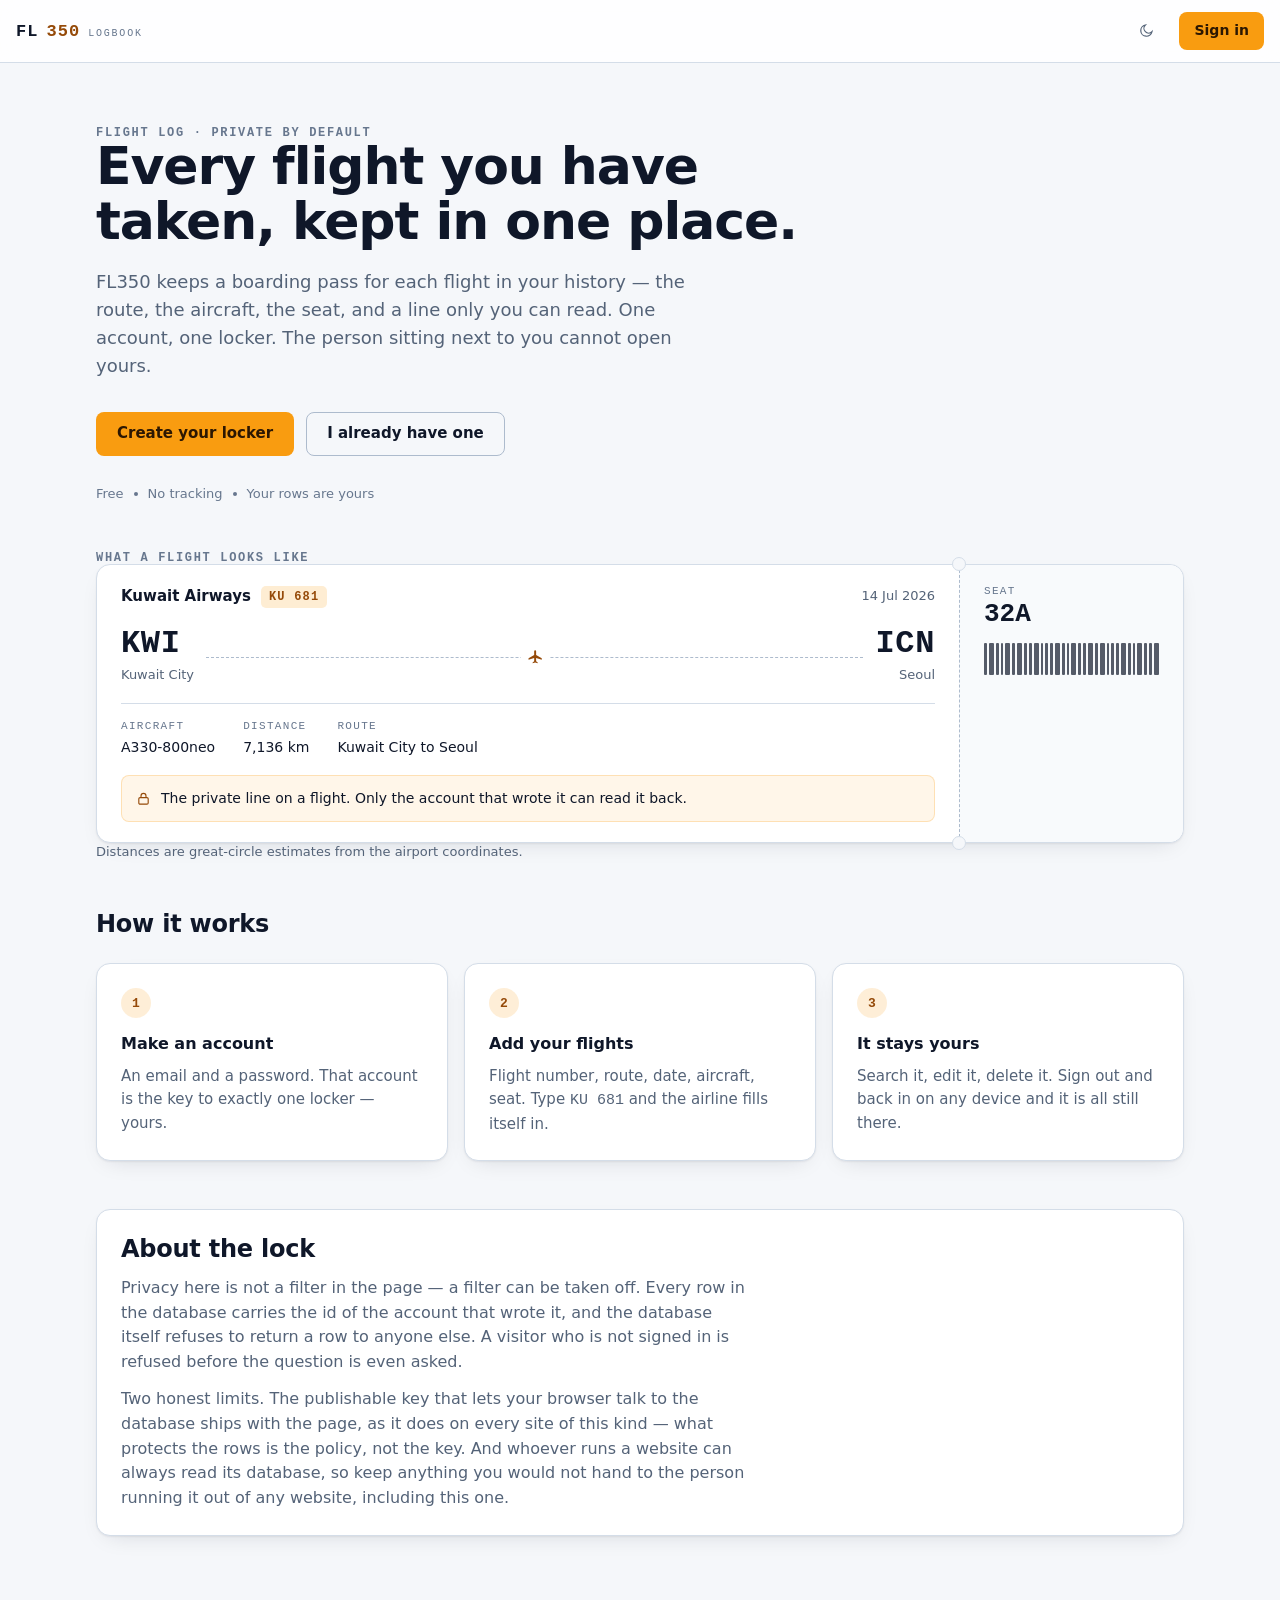
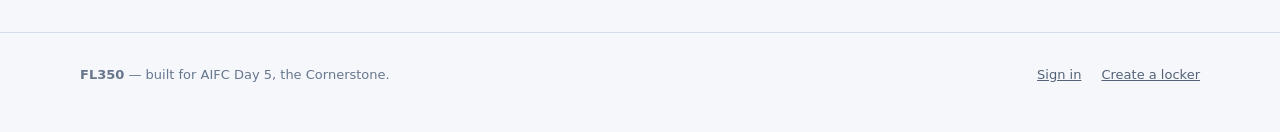
==== index.html @ 57d44d3e "the locker: a private flight log, front to back Three pages, no framework and no build step. A landi" ====
<!doctype html>
<html lang="en">
<head>
<meta charset="utf-8">
<meta name="viewport" content="width=device-width, initial-scale=1">
<title>FL350 — a private logbook for every flight you have taken</title>
<meta name="description" content="FL350 keeps a boarding pass for every flight you have taken. One account, one locker, and nobody else can open yours.">
<meta name="color-scheme" content="light dark">
<meta name="theme-color" content="#0b1220">
<link rel="icon" href="/assets/favicon.svg" type="image/svg+xml">
<link rel="stylesheet" href="/assets/css/app.css">
<script src="/assets/js/boot.js"></script>
</head>
<body>
<a class="skip-link" href="#main">Skip to the content</a>

<header class="topbar">
  <a class="wordmark" href="/">FL<span class="n">350</span> <small>logbook</small></a>
  <div class="topbar-spacer"></div>
  <button type="button" class="btn btn-ghost" id="theme-toggle" aria-pressed="false" title="Switch theme"></button>
  <a class="btn btn-sm" href="/login">Sign in</a>
</header>

<main id="main" class="page stack-l">

  <section class="hero">
    <p class="eyebrow">Flight log · private by default</p>
    <h1 class="display">Every flight you have taken, kept in one place.</h1>
    <p class="hero-lede">
      FL350 keeps a boarding pass for each flight in your history — the route, the
      aircraft, the seat, and a line only you can read. One account, one locker.
      The person sitting next to you cannot open yours.
    </p>
    <div class="hero-cta">
      <a class="btn" href="/login?mode=signup">Create your locker</a>
      <a class="btn btn-outline" href="/login">I already have one</a>
    </div>
    <p class="strip">
      <span>Free</span><span class="dot"></span>
      <span>No tracking</span><span class="dot"></span>
      <span>Your rows are yours</span>
    </p>
  </section>

  <section aria-labelledby="example-title">
    <h2 class="eyebrow" id="example-title">What a flight looks like</h2>
    <ul class="passes demo-pass">
      <li class="pass">
        <div class="pass-main">
          <div class="pass-head">
            <span class="pass-airline">Kuwait Airways</span>
            <span class="pass-flightno">KU 681</span>
            <span class="pass-date">14 Jul 2026</span>
          </div>
          <div class="route">
            <div class="route-end">
              <div class="route-iata">KWI</div>
              <div class="route-city">Kuwait City</div>
            </div>
            <div class="route-line" aria-hidden="true">
              <svg viewBox="0 0 24 24" fill="currentColor"><path d="M21 15.5v-1.7l-7.5-4.4V4.2a1.3 1.3 0 0 0-2.6 0v5.2L3.4 13.8v1.7l7.5-2.2v4.4l-2.1 1.5v1.2l3.4-1 3.4 1v-1.2l-2.1-1.5v-4.4l7.5 2.2Z"/></svg>
            </div>
            <div class="route-end to">
              <div class="route-iata">ICN</div>
              <div class="route-city">Seoul</div>
            </div>
          </div>
          <dl class="pass-facts">
            <div class="fact"><dt>Aircraft</dt><dd>A330-800neo</dd></div>
            <div class="fact"><dt>Distance</dt><dd>7,136 km</dd></div>
            <div class="fact"><dt>Route</dt><dd>Kuwait City to Seoul</dd></div>
          </dl>
          <div class="pass-note">
            <svg viewBox="0 0 24 24" fill="none" stroke="currentColor" stroke-width="1.8" aria-hidden="true"><rect x="4.5" y="10.5" width="15" height="10.5" rx="2"/><path d="M8 10.5V7.8a4 4 0 0 1 8 0v2.7"/></svg>
            <p>The private line on a flight. Only the account that wrote it can read it back.</p>
          </div>
        </div>
        <div class="pass-stub">
          <dl class="stub-seat"><dt>Seat</dt><dd>32A</dd></dl>
          <div class="barcode" aria-hidden="true">
            <i></i><i class="b2"></i><i></i><i></i><i class="b2"></i><i></i><i class="b2"></i><i></i>
            <i></i><i class="b2"></i><i></i><i></i><i></i><i class="b2"></i><i></i><i></i>
            <i class="b2"></i><i></i><i></i><i class="b2"></i><i></i><i class="b2"></i><i></i><i></i>
            <i></i><i class="b2"></i><i></i><i></i><i class="b2"></i><i></i><i></i><i class="b2"></i>
          </div>
        </div>
      </li>
    </ul>
    <p class="caption">Distances are great-circle estimates from the airport coordinates.</p>
  </section>

  <section aria-labelledby="how-title" class="stack">
    <h2 class="heading" id="how-title">How it works</h2>
    <div class="three">
      <div class="card card-pad">
        <div class="num">1</div>
        <h3>Make an account</h3>
        <p>An email and a password. That account is the key to exactly one locker — yours.</p>
      </div>
      <div class="card card-pad">
        <div class="num">2</div>
        <h3>Add your flights</h3>
        <p>Flight number, route, date, aircraft, seat. Type <span class="mono">KU 681</span> and the airline fills itself in.</p>
      </div>
      <div class="card card-pad">
        <div class="num">3</div>
        <h3>It stays yours</h3>
        <p>Search it, edit it, delete it. Sign out and back in on any device and it is all still there.</p>
      </div>
    </div>
  </section>

  <section aria-labelledby="lock-title" class="card card-pad stack-s">
    <h2 class="heading" id="lock-title">About the lock</h2>
    <p class="prose">
      Privacy here is not a filter in the page — a filter can be taken off. Every
      row in the database carries the id of the account that wrote it, and the
      database itself refuses to return a row to anyone else. A visitor who is
      not signed in is refused before the question is even asked.
    </p>
    <p class="prose">
      Two honest limits. The publishable key that lets your browser talk to the
      database ships with the page, as it does on every site of this kind — what
      protects the rows is the policy, not the key. And whoever runs a website
      can always read its database, so keep anything you would not hand to the
      person running it out of any website, including this one.
    </p>
  </section>

</main>

<footer class="footer">
  <div class="footer-in">
    <span><strong>FL350</strong> — built for AIFC Day 5, the Cornerstone.</span>
    <span class="topbar-spacer"></span>
    <a href="/login">Sign in</a>
    <a href="/login?mode=signup">Create a locker</a>
  </div>
</footer>

<script src="/assets/js/ui.js" defer></script>
</body>
</html>
---- assets/css/app.css ----
/* ==========================================================================
   FL350 — one stylesheet, one accent, one radius.

   Colours are HSL channel triplets so a tint can be written inline as
   hsl(var(--accent) / 0.12) without inventing another token.
   ========================================================================== */

:root {
  /* --- surfaces ------------------------------------------------------- */
  --bg:            210 33% 97%;
  --panel:           0  0% 100%;
  --panel-2:       210 33% 98%;
  --border:        214 30% 87%;
  --border-strong: 214 24% 74%;

  /* --- text ----------------------------------------------------------- */
  --fg:            222 47% 11%;
  --fg-muted:      215 18% 40%;
  --fg-faint:      215 16% 48%;

  /* --- the one accent: runway amber ----------------------------------- */
  --accent:         36 95% 52%;   /* fills, always with --accent-fg on top */
  --accent-fg:      30 90%  9%;
  --accent-text:    28 88% 31%;   /* the same idea, dark enough to be text */

  /* --- status --------------------------------------------------------- */
  --good:          152 55% 30%;
  --bad:             0 68% 42%;

  /* --- shape and depth: one radius, two shadows ----------------------- */
  --radius:       14px;
  --radius-sm:     8px;
  --shadow-card:  0 1px 2px hsl(222 47% 11% / 0.06), 0 8px 24px -12px hsl(222 47% 11% / 0.18);
  --shadow-over:  0 24px 60px -12px hsl(222 47% 11% / 0.32);

  /* --- type ----------------------------------------------------------- */
  --sans: system-ui, -apple-system, "Segoe UI", Roboto, "Helvetica Neue", Arial, sans-serif;
  --mono: ui-monospace, "SF Mono", "Cascadia Mono", "Segoe UI Mono", Menlo, Consolas, monospace;

  color-scheme: light;
}

@media (prefers-color-scheme: dark) {
  :root:not([data-theme="light"]) {
    --bg:            222 47%  7%;
    --panel:         222 40% 11%;
    --panel-2:       222 38% 14%;
    --border:        217 28% 21%;
    --border-strong: 217 24% 34%;

    --fg:            210 40% 97%;
    --fg-muted:      215 22% 72%;
    --fg-faint:      215 18% 60%;

    --accent:         38 95% 60%;
    --accent-fg:      30 90%  9%;
    --accent-text:    38 92% 66%;

    --good:          152 55% 55%;
    --bad:             0 78% 68%;

    --shadow-card:  0 1px 2px hsl(0 0% 0% / 0.4), 0 8px 24px -12px hsl(0 0% 0% / 0.6);
    --shadow-over:  0 24px 60px -12px hsl(0 0% 0% / 0.7);

    color-scheme: dark;
  }
}

:root[data-theme="dark"] {
  --bg:            222 47%  7%;
  --panel:         222 40% 11%;
  --panel-2:       222 38% 14%;
  --border:        217 28% 21%;
  --border-strong: 217 24% 34%;

  --fg:            210 40% 97%;
  --fg-muted:      215 22% 72%;
  --fg-faint:      215 18% 60%;

  --accent:         38 95% 60%;
  --accent-fg:      30 90%  9%;
  --accent-text:    38 92% 66%;

  --good:          152 55% 55%;
  --bad:             0 78% 68%;

  --shadow-card:  0 1px 2px hsl(0 0% 0% / 0.4), 0 8px 24px -12px hsl(0 0% 0% / 0.6);
  --shadow-over:  0 24px 60px -12px hsl(0 0% 0% / 0.7);

  color-scheme: dark;
}

/* ==========================================================================
   Reset
   ========================================================================== */

*, *::before, *::after { box-sizing: border-box; }

/* Anything given `display` by a class of ours would otherwise outrank the
   browser's own [hidden] and dialog:not([open]) rules and stay on screen. */
[hidden] { display: none !important; }
dialog:not([open]) { display: none !important; }

html { -webkit-text-size-adjust: 100%; }

body {
  margin: 0;
  min-height: 100vh;
  background: hsl(var(--bg));
  color: hsl(var(--fg));
  font: 400 16px/1.55 var(--sans);
  -webkit-font-smoothing: antialiased;
}

h1, h2, h3, p, ul, ol, figure, dl, dd { margin: 0; }
ul, ol { padding: 0; list-style: none; }
img, svg { display: block; max-width: 100%; }
button, input, select, textarea { font: inherit; color: inherit; }

:focus-visible {
  outline: 2px solid hsl(var(--accent));
  outline-offset: 2px;
  border-radius: 4px;
}

.visually-hidden {
  position: absolute; width: 1px; height: 1px;
  padding: 0; margin: -1px; overflow: hidden;
  clip-path: inset(50%); white-space: nowrap; border: 0;
}

.skip-link {
  position: absolute; left: 16px; top: -60px; z-index: 100;
  padding: 10px 16px; border-radius: var(--radius-sm);
  background: hsl(var(--accent)); color: hsl(var(--accent-fg));
  font-weight: 600; text-decoration: none;
  transition: top .15s ease;
}
.skip-link:focus { top: 16px; }

@media (prefers-reduced-motion: reduce) {
  *, *::before, *::after {
    animation-duration: .001ms !important;
    animation-iteration-count: 1 !important;
    transition-duration: .001ms !important;
  }
}

/* ==========================================================================
   Type
   ========================================================================== */

.display { font-size: clamp(2rem, 1.4rem + 3vw, 3.25rem); line-height: 1.05; font-weight: 650; letter-spacing: -.02em; }
.heading { font-size: 1.5rem;  line-height: 1.25; font-weight: 620; letter-spacing: -.01em; }
.subhead { font-size: 1.125rem; line-height: 1.4; font-weight: 520; }
.caption { font-size: .8125rem; line-height: 1.4; color: hsl(var(--fg-muted)); }
.prose   { max-width: 62ch; color: hsl(var(--fg-muted)); }
.mono    { font-family: var(--mono); font-variant-numeric: tabular-nums; }

.eyebrow {
  font: 600 .75rem/1 var(--mono);
  letter-spacing: .14em;
  text-transform: uppercase;
  color: hsl(var(--fg-faint));
}

/* ==========================================================================
   Shell
   ========================================================================== */

.topbar {
  position: sticky; top: 0; z-index: 20;
  display: flex; align-items: center; gap: 12px;
  padding: 12px max(16px, env(safe-area-inset-left)) 12px max(16px, env(safe-area-inset-right));
  background: hsl(var(--panel) / 0.86);
  backdrop-filter: blur(12px);
  border-bottom: 1px solid hsl(var(--border));
}

.wordmark {
  display: inline-flex; align-items: baseline; gap: 8px;
  text-decoration: none; color: inherit;
  font: 700 1.0625rem/1 var(--mono);
  letter-spacing: .06em;
}
.wordmark .n  { color: hsl(var(--accent-text)); }
.wordmark small {
  font: 500 .625rem/1 var(--mono);
  letter-spacing: .18em; text-transform: uppercase;
  color: hsl(var(--fg-faint));
}

.topbar-spacer { flex: 1 1 auto; }

.topbar-who {
  display: none; align-items: center; gap: 8px;
  font-size: .8125rem; color: hsl(var(--fg-muted));
  max-width: 42ch; overflow: hidden; text-overflow: ellipsis; white-space: nowrap;
}
@media (min-width: 700px) { .topbar-who { display: flex; } }

.page {
  width: 100%;
  max-width: 1120px;
  margin: 0 auto;
  padding: 32px max(16px, env(safe-area-inset-left)) 96px max(16px, env(safe-area-inset-right));
}
.page-narrow { max-width: 520px; }

.stack   > * + * { margin-top: 24px; }
.stack-s > * + * { margin-top: 12px; }
.stack-l > * + * { margin-top: 48px; }

.row { display: flex; align-items: center; gap: 12px; flex-wrap: wrap; }
.row-between { display: flex; align-items: center; gap: 16px; flex-wrap: wrap; justify-content: space-between; }

/* the only spacing utilities, and only on the 4px scale */
.mt-12 { margin-top: 12px; }
.mt-24 { margin-top: 24px; }

/* ==========================================================================
   Buttons — default, hover, active, focus-visible, disabled, loading
   ========================================================================== */

.btn {
  --btn-bg: hsl(var(--accent));
  --btn-fg: hsl(var(--accent-fg));
  --btn-bd: transparent;
  position: relative;
  display: inline-flex; align-items: center; justify-content: center; gap: 8px;
  min-height: 44px; padding: 0 20px;
  border: 1px solid var(--btn-bd);
  border-radius: var(--radius-sm);
  background: var(--btn-bg); color: var(--btn-fg);
  font-size: .9375rem; font-weight: 600;
  text-decoration: none; cursor: pointer;
  transition: filter .15s ease, background-color .15s ease, border-color .15s ease;
}
.btn:hover:not(:disabled) { filter: brightness(1.06); }
.btn:active:not(:disabled) { filter: brightness(.94); }
.btn:disabled { opacity: .55; cursor: not-allowed; }

.btn-outline {
  --btn-bg: transparent;
  --btn-fg: hsl(var(--fg));
  --btn-bd: hsl(var(--border-strong));
}
.btn-outline:hover:not(:disabled) { background: hsl(var(--fg) / 0.05); filter: none; }

.btn-ghost {
  --btn-bg: transparent;
  --btn-fg: hsl(var(--fg-muted));
  --btn-bd: transparent;
  min-height: 38px; padding: 0 12px; font-weight: 520; font-size: .875rem;
}
.btn-ghost:hover:not(:disabled) { background: hsl(var(--fg) / 0.07); color: hsl(var(--fg)); filter: none; }

.btn-danger {
  --btn-bg: transparent;
  --btn-fg: hsl(var(--bad));
  --btn-bd: hsl(var(--bad) / 0.45);
}
.btn-danger:hover:not(:disabled) { background: hsl(var(--bad) / 0.1); filter: none; }

.btn-sm { min-height: 38px; padding: 0 14px; font-size: .875rem; }
.btn-block { width: 100%; }

.btn[data-loading="true"] { color: transparent; pointer-events: none; }
.btn[data-loading="true"]::after {
  content: ""; position: absolute; inset: 0; margin: auto;
  width: 18px; height: 18px; border-radius: 50%;
  border: 2px solid var(--btn-fg); border-top-color: transparent;
  animation: spin .7s linear infinite;
}
@keyframes spin { to { transform: rotate(360deg); } }

.icon { width: 16px; height: 16px; flex: 0 0 auto; }

/* ==========================================================================
   Cards and panels
   ========================================================================== */

.card {
  background: hsl(var(--panel));
  border: 1px solid hsl(var(--border));
  border-radius: var(--radius);
  box-shadow: var(--shadow-card);
}
.card-pad { padding: 24px; }

/* ==========================================================================
   Forms
   ========================================================================== */

.field + .field, .field + .field-row, .field-row + .field, .field-row + .field-row { margin-top: 16px; }

.field > label,
.field-label {
  display: block; margin-bottom: 6px;
  font-size: .875rem; font-weight: 560;
}
.field-optional { font-weight: 400; color: hsl(var(--fg-faint)); }

.input, .textarea, .select {
  width: 100%; min-height: 44px;
  padding: 10px 12px;
  background: hsl(var(--panel-2));
  border: 1px solid hsl(var(--border-strong));
  border-radius: var(--radius-sm);
  color: hsl(var(--fg));
  transition: border-color .15s ease, background-color .15s ease;
}
.input::placeholder, .textarea::placeholder { color: hsl(var(--fg-faint)); }
.input:hover, .textarea:hover, .select:hover { border-color: hsl(var(--fg-faint)); }
.input:focus, .textarea:focus, .select:focus { background: hsl(var(--panel)); }
.textarea { min-height: 88px; resize: vertical; line-height: 1.5; }
.input[aria-invalid="true"], .textarea[aria-invalid="true"] { border-color: hsl(var(--bad)); }
.input-code { font-family: var(--mono); text-transform: uppercase; letter-spacing: .08em; }

.field-hint { margin-top: 6px; font-size: .78125rem; color: hsl(var(--fg-faint)); }
.field-error {
  display: flex; align-items: flex-start; gap: 6px;
  margin-top: 6px; font-size: .78125rem; font-weight: 520; color: hsl(var(--bad));
}
.field-error:empty { display: none; }
.field-error::before {
  content: "!"; flex: 0 0 auto; display: inline-grid; place-items: center;
  width: 15px; height: 15px; margin-top: 1px; border-radius: 50%;
  background: hsl(var(--bad)); color: hsl(var(--panel)); font-size: 11px; font-weight: 700;
}

.field-row { display: grid; gap: 16px; align-items: start; }
/* the sibling rule above would otherwise push every field but the first one
   down inside a row, leaving the labels out of line with each other */
.field-row > .field + .field { margin-top: 0; }
@media (min-width: 560px) {
  .field-row-2 { grid-template-columns: 1fr 1fr; }
  .field-row-3 { grid-template-columns: 1fr 1fr 1fr; }
}

.form-note {
  padding: 12px 14px;
  border-radius: var(--radius-sm);
  border: 1px solid hsl(var(--border));
  background: hsl(var(--panel-2));
  font-size: .8125rem; color: hsl(var(--fg-muted));
}
.form-note strong { color: hsl(var(--fg)); }

.form-alert {
  display: flex; gap: 10px; align-items: flex-start;
  padding: 12px 14px; margin-bottom: 16px;
  border-radius: var(--radius-sm);
  border: 1px solid hsl(var(--bad) / 0.45);
  background: hsl(var(--bad) / 0.09);
  font-size: .875rem; line-height: 1.5; color: hsl(var(--fg));
}
.form-alert[data-kind="good"] { border-color: hsl(var(--good) / 0.45); background: hsl(var(--good) / 0.1); }
.form-alert[hidden] { display: none; }

/* ==========================================================================
   Tabs (sign in / create account)
   ========================================================================== */

.tabs {
  display: grid; grid-template-columns: 1fr 1fr; gap: 4px;
  padding: 4px; margin-bottom: 24px;
  background: hsl(var(--panel-2));
  border: 1px solid hsl(var(--border));
  border-radius: var(--radius-sm);
}
.tab {
  min-height: 38px; border: 0; border-radius: 6px;
  background: transparent; color: hsl(var(--fg-muted));
  font-size: .9375rem; font-weight: 560; cursor: pointer;
}
.tab[aria-selected="true"] {
  background: hsl(var(--panel)); color: hsl(var(--fg));
  box-shadow: 0 1px 2px hsl(222 47% 11% / 0.12);
}

/* ==========================================================================
   The boarding pass
   ========================================================================== */

.passes { display: grid; gap: 16px; }

.pass {
  display: grid;
  grid-template-columns: 1fr;
  background: hsl(var(--panel));
  border: 1px solid hsl(var(--border));
  border-radius: var(--radius);
  box-shadow: var(--shadow-card);
}
@media (min-width: 760px) {
  .pass { grid-template-columns: minmax(0, 1fr) 224px; }
}

.pass-main { padding: 20px 24px; min-width: 0; }

.pass-head {
  display: flex; align-items: center; gap: 10px; flex-wrap: wrap;
  margin-bottom: 20px;
}
.pass-airline { font-size: .9375rem; font-weight: 600; }
.pass-flightno {
  font: 600 .75rem/1 var(--mono); letter-spacing: .1em;
  padding: 5px 8px; border-radius: 5px;
  background: hsl(var(--accent) / 0.18);
  color: hsl(var(--accent-text));
}
.pass-date { margin-left: auto; font-size: .8125rem; color: hsl(var(--fg-muted)); font-variant-numeric: tabular-nums; }

.route { display: grid; grid-template-columns: minmax(0, auto) minmax(56px, 1fr) minmax(0, auto); align-items: center; gap: 12px; }
.route-end { min-width: 0; }
.route-end.to { text-align: right; }
.route-iata { font: 650 2rem/1 var(--mono); letter-spacing: .02em; }
.route-city {
  margin-top: 5px; font-size: .8125rem; color: hsl(var(--fg-muted));
  overflow: hidden; text-overflow: ellipsis; white-space: nowrap;
}

.route-line { position: relative; height: 22px; }
.route-line::before {
  content: ""; position: absolute; left: 0; right: 0; top: 50%;
  border-top: 1.5px dashed hsl(var(--border-strong));
}
.route-line svg {
  position: absolute; top: 50%; left: 50%;
  width: 18px; height: 18px;
  transform: translate(-50%, -50%);
  color: hsl(var(--accent-text));
  background: hsl(var(--panel));
  padding: 2px 5px; box-sizing: content-box;
}

.pass-facts {
  display: flex; flex-wrap: wrap; gap: 12px 28px;
  margin-top: 18px; padding-top: 16px;
  border-top: 1px solid hsl(var(--border));
}
.fact { min-width: 0; }
.fact dt { font: 500 .6875rem/1.2 var(--mono); letter-spacing: .12em; text-transform: uppercase; color: hsl(var(--fg-faint)); }
.fact dd { margin-top: 4px; font-size: .875rem; font-variant-numeric: tabular-nums; }

.pass-note {
  display: flex; gap: 10px; align-items: flex-start;
  margin-top: 16px; padding: 12px 14px;
  border-radius: var(--radius-sm);
  background: hsl(var(--accent) / 0.09);
  border: 1px solid hsl(var(--accent) / 0.24);
  font-size: .875rem; line-height: 1.5;
}
.pass-note svg { flex: 0 0 auto; width: 15px; height: 15px; margin-top: 3px; color: hsl(var(--accent-text)); }
.pass-note p { white-space: pre-wrap; overflow-wrap: anywhere; }

/* the stub, torn off along a perforation */
.pass-stub {
  position: relative;
  display: flex; flex-direction: column; gap: 16px;
  padding: 20px 24px;
  background: hsl(var(--panel-2));
  border-top: 1.5px dashed hsl(var(--border-strong));
  border-radius: 0 0 var(--radius) var(--radius);
}
@media (min-width: 760px) {
  .pass-stub {
    border-top: 0;
    border-left: 1.5px dashed hsl(var(--border-strong));
    border-radius: 0 var(--radius) var(--radius) 0;
  }
}
.pass-stub::before, .pass-stub::after {
  content: ""; position: absolute; width: 14px; height: 14px;
  background: hsl(var(--bg)); border: 1px solid hsl(var(--border));
  border-radius: 50%;
}
.pass-stub::before { top: -8px; left: -8px; }
.pass-stub::after  { top: -8px; right: -8px; }
@media (min-width: 760px) {
  .pass-stub::after  { top: auto; bottom: -8px; left: -8px; right: auto; }
}

.stub-seat dt { font: 500 .6875rem/1.2 var(--mono); letter-spacing: .12em; text-transform: uppercase; color: hsl(var(--fg-faint)); }
.stub-seat dd { margin-top: 3px; font: 650 1.625rem/1 var(--mono); }

.barcode { display: flex; gap: 2px; align-items: stretch; height: 32px; }
.barcode i { display: block; flex: 1 1 0; background: hsl(var(--fg) / 0.7); border-radius: 1px; }
.barcode i.b2 { flex-grow: 2; }

.link-button {
  border: 0; padding: 0; background: none; cursor: pointer;
  color: hsl(var(--accent-text)); font: inherit; font-weight: 600;
  text-decoration: underline; text-underline-offset: 2px;
}
.link-button:hover { text-decoration-thickness: 2px; }

.pass-actions { display: flex; gap: 6px; margin-top: auto; }
.pass-actions .btn { flex: 1 1 auto; }

/* ==========================================================================
   Stats strip
   ========================================================================== */

.stats {
  display: grid; gap: 1px;
  grid-template-columns: repeat(2, minmax(0, 1fr));
  background: hsl(var(--border));
  border: 1px solid hsl(var(--border));
  border-radius: var(--radius);
  overflow: hidden;
}
@media (min-width: 760px) { .stats { grid-template-columns: repeat(4, minmax(0, 1fr)); } }

.stat { padding: 16px 18px; background: hsl(var(--panel)); min-width: 0; }
.stat dt { font: 500 .6875rem/1.2 var(--mono); letter-spacing: .12em; text-transform: uppercase; color: hsl(var(--fg-faint)); }
.stat dd { margin-top: 6px; font: 650 1.5rem/1.1 var(--mono); font-variant-numeric: tabular-nums; }
.stat dd small { font-size: .8125rem; font-weight: 500; color: hsl(var(--fg-muted)); letter-spacing: 0; }
.stat-sub { margin-top: 5px; font-size: .75rem; color: hsl(var(--fg-faint)); overflow: hidden; text-overflow: ellipsis; white-space: nowrap; }

/* ==========================================================================
   Toolbar: search + filter + sort
   ========================================================================== */

.toolbar { display: grid; gap: 12px; }
@media (min-width: 760px) {
  .toolbar { grid-template-columns: minmax(0, 1fr) auto auto; align-items: end; }
}
.search-wrap { position: relative; }
.search-wrap svg {
  position: absolute; left: 12px; top: 50%; transform: translateY(-50%);
  width: 16px; height: 16px; color: hsl(var(--fg-faint)); pointer-events: none;
}
.search-wrap .input { padding-left: 36px; }
.select { min-width: 150px; }

/* ==========================================================================
   Empty / loading / error states
   ========================================================================== */

.state {
  display: grid; place-items: center; gap: 6px;
  padding: 56px 24px; text-align: center;
  background: hsl(var(--panel));
  border: 1px dashed hsl(var(--border-strong));
  border-radius: var(--radius);
}
.state-icon {
  display: grid; place-items: center;
  width: 52px; height: 52px; margin-bottom: 12px;
  border-radius: 50%;
  background: hsl(var(--accent) / 0.15);
  color: hsl(var(--accent-text));
}
.state-icon svg { width: 24px; height: 24px; }
.state h2 { font-size: 1.125rem; font-weight: 600; }
.state p { max-width: 44ch; font-size: .9375rem; color: hsl(var(--fg-muted)); }
.state .btn { margin-top: 16px; }
.state-bad { border-color: hsl(var(--bad) / 0.5); }
.state-bad .state-icon { background: hsl(var(--bad) / 0.12); color: hsl(var(--bad)); }
.state-pre {
  margin-top: 12px; padding: 10px 12px; max-width: 100%; overflow-x: auto;
  border-radius: var(--radius-sm); background: hsl(var(--fg) / 0.06);
  font: 500 .78125rem/1.5 var(--mono); text-align: left; color: hsl(var(--fg-muted));
}

.skeleton {
  border-radius: var(--radius);
  background: linear-gradient(90deg,
    hsl(var(--fg) / 0.05) 25%,
    hsl(var(--fg) / 0.10) 37%,
    hsl(var(--fg) / 0.05) 63%);
  background-size: 400% 100%;
  animation: shimmer 1.4s ease infinite;
}
@keyframes shimmer { from { background-position: 100% 0; } to { background-position: -100% 0; } }
.skeleton-pass { height: 200px; }
.skeleton-stats { height: 84px; }

/* ==========================================================================
   Toast — every action says what happened
   ========================================================================== */

.toasts {
  position: fixed; z-index: 50;
  left: 16px; right: 16px; bottom: max(16px, env(safe-area-inset-bottom));
  display: grid; gap: 8px; justify-items: center;
  pointer-events: none;
}
.toast {
  display: flex; align-items: center; gap: 10px;
  max-width: 34rem; padding: 12px 16px;
  background: hsl(var(--panel)); color: hsl(var(--fg));
  border: 1px solid hsl(var(--border-strong));
  border-left: 3px solid hsl(var(--good));
  border-radius: var(--radius-sm);
  box-shadow: var(--shadow-over);
  font-size: .9375rem;
  animation: rise .22s ease both;
}
.toast[data-kind="bad"]  { border-left-color: hsl(var(--bad)); }
.toast[data-kind="info"] { border-left-color: hsl(var(--accent)); }
@keyframes rise { from { opacity: 0; transform: translateY(10px); } }

/* ==========================================================================
   Dialog (edit a flight, confirm a delete)
   ========================================================================== */

/* The head and the foot stay put; only the body scrolls. Without this the
   Save button disappears below the fold on a short screen. */
dialog.sheet {
  width: min(560px, calc(100vw - 32px));
  max-height: min(88vh, 900px);
  padding: 0; overflow: hidden;
  display: flex; flex-direction: column;
  background: hsl(var(--panel)); color: hsl(var(--fg));
  border: 1px solid hsl(var(--border-strong));
  border-radius: var(--radius);
  box-shadow: var(--shadow-over);
}
dialog.sheet::backdrop { background: hsl(222 47% 6% / 0.62); }
dialog.sheet > form {
  display: flex; flex-direction: column;
  flex: 1 1 auto; min-height: 0;
}
.sheet-head {
  flex: 0 0 auto;
  display: flex; align-items: center; gap: 12px;
  padding: 18px 20px; background: hsl(var(--panel));
  border-bottom: 1px solid hsl(var(--border));
}
.sheet-head h2 { font-size: 1.0625rem; font-weight: 620; }
.sheet-head .btn-ghost { margin-left: auto; }
.sheet-body { flex: 1 1 auto; min-height: 0; overflow-y: auto; padding: 20px; }
.sheet-foot {
  flex: 0 0 auto;
  display: flex; gap: 8px; justify-content: flex-end; flex-wrap: wrap;
  padding: 16px 20px; border-top: 1px solid hsl(var(--border));
  background: hsl(var(--panel-2));
}

/* ==========================================================================
   Landing page
   ========================================================================== */

.hero { padding: 32px 0 0; }
.hero .display { max-width: 22ch; }
.hero-lede { margin-top: 20px; font-size: 1.125rem; line-height: 1.55; max-width: 52ch; color: hsl(var(--fg-muted)); }
.hero-cta { display: flex; flex-wrap: wrap; gap: 12px; margin-top: 32px; }

.strip {
  display: flex; align-items: center; gap: 10px; flex-wrap: wrap;
  margin-top: 28px; font-size: .8125rem; color: hsl(var(--fg-faint));
}
.strip .dot { width: 4px; height: 4px; border-radius: 50%; background: currentColor; }

.three { display: grid; gap: 16px; }
@media (min-width: 800px) { .three { grid-template-columns: repeat(3, 1fr); } }
.three h3 { font-size: 1rem; font-weight: 600; margin-bottom: 8px; }
.three p { font-size: .9375rem; color: hsl(var(--fg-muted)); }
.three .num {
  display: grid; place-items: center;
  width: 30px; height: 30px; margin-bottom: 14px;
  border-radius: 50%;
  background: hsl(var(--accent) / 0.17); color: hsl(var(--accent-text));
  font: 600 .8125rem/1 var(--mono);
}

.demo-pass { max-width: 100%; }

.footer {
  padding: 32px max(16px, env(safe-area-inset-left)) 48px;
  border-top: 1px solid hsl(var(--border));
  color: hsl(var(--fg-faint)); font-size: .8125rem;
}
.footer-in { max-width: 1120px; margin: 0 auto; display: flex; flex-wrap: wrap; gap: 8px 20px; align-items: center; }
.footer a { color: hsl(var(--fg-muted)); }
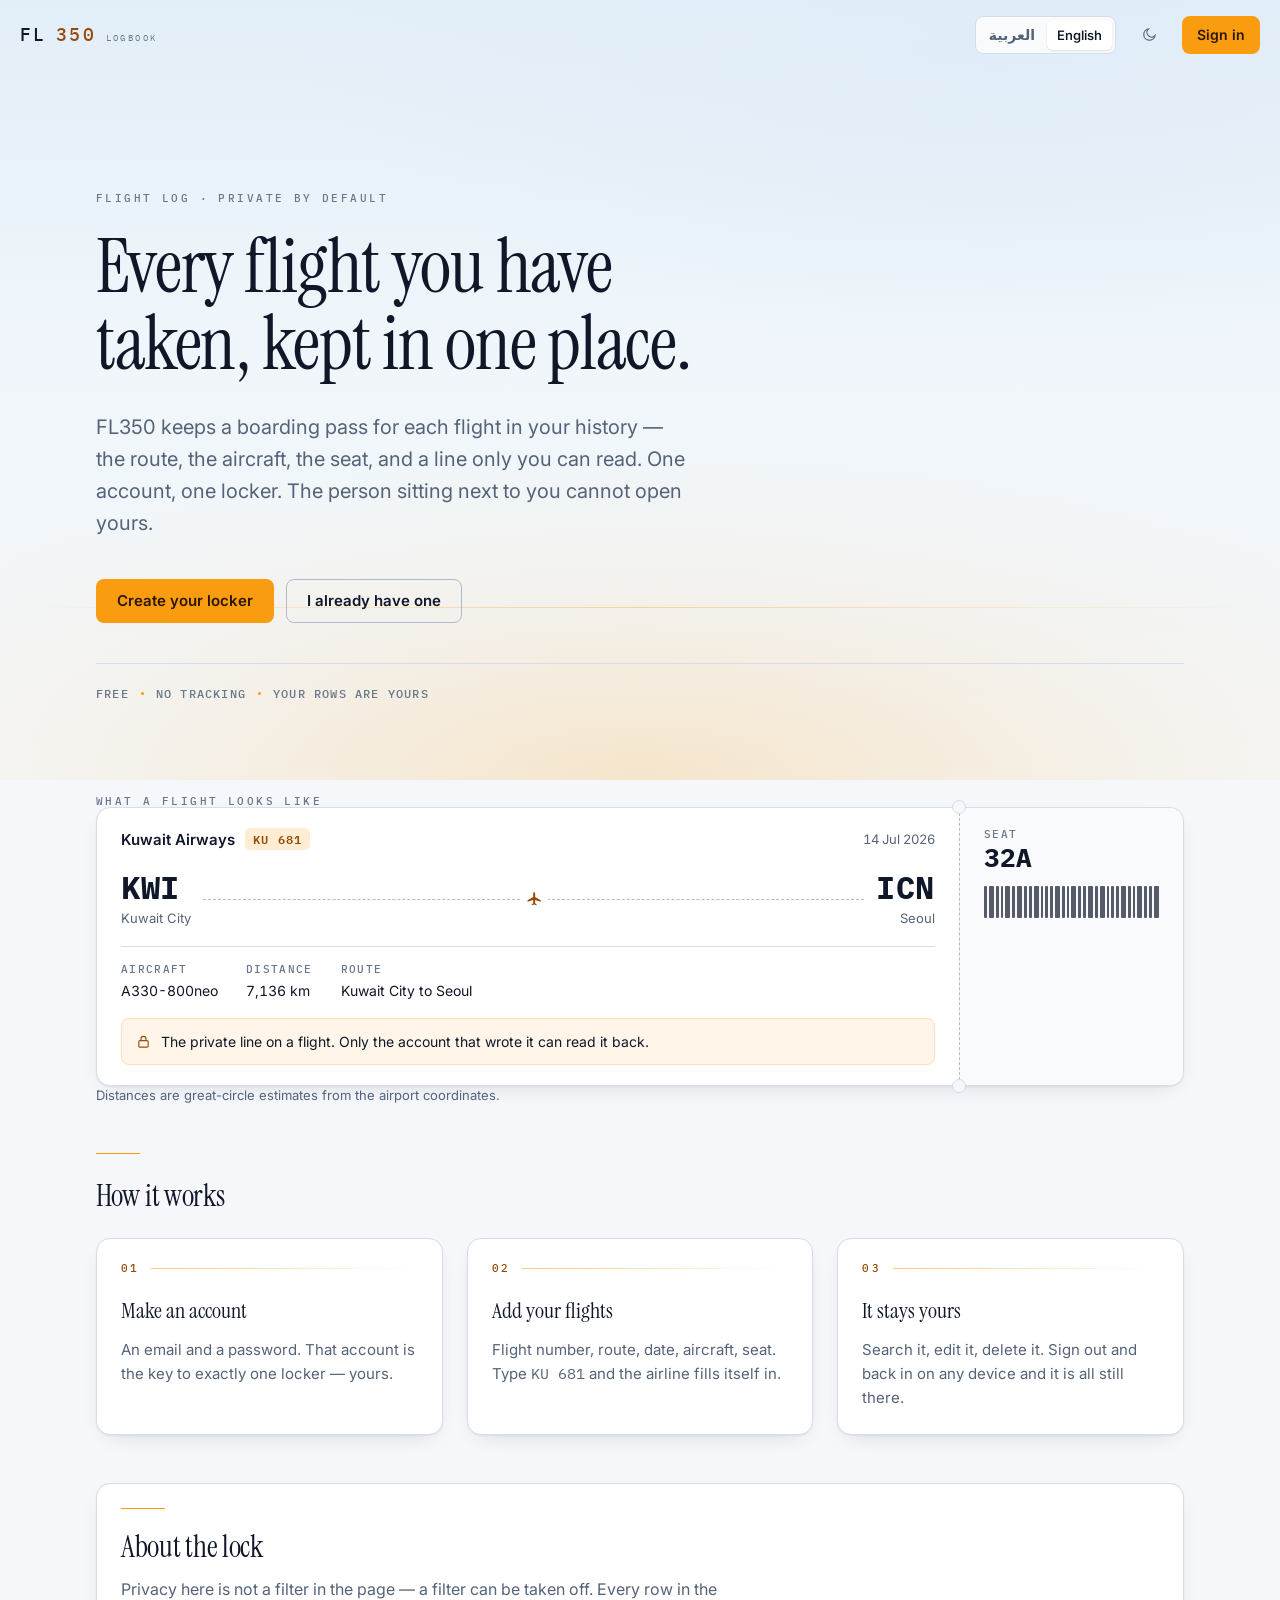
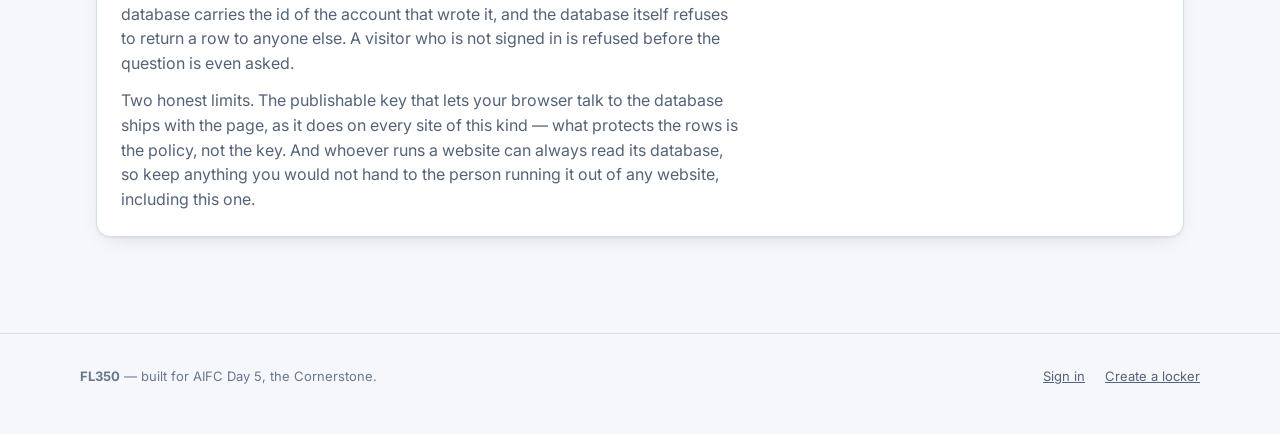
==== commit 408a86a5: "the whole Ice Box, and a window to look out of Sharing, ticket 14, without loosening the table. The " ====
--- a/index.html
+++ b/index.html
@@ -8,15 +8,22 @@
 <meta name="color-scheme" content="light dark">
 <meta name="theme-color" content="#0b1220">
 <link rel="icon" href="/assets/favicon.svg" type="image/svg+xml">
+<link rel="preconnect" href="https://fonts.googleapis.com">
+<link rel="preconnect" href="https://fonts.gstatic.com" crossorigin>
+<link rel="stylesheet" href="https://fonts.googleapis.com/css2?family=IBM+Plex+Mono:wght@400;500;600&family=Inter:wght@400;500;600&family=Instrument+Serif:ital@0;1&display=swap">
 <link rel="stylesheet" href="/assets/css/app.css">
+<link rel="stylesheet" href="/assets/css/rtl.css">
 <script src="/assets/js/boot.js"></script>
 </head>
 <body>
 <a class="skip-link" href="#main">Skip to the content</a>
 
+<div class="sky" aria-hidden="true"><div class="sky-stars"></div></div>
+
 <header class="topbar">
   <a class="wordmark" href="/">FL<span class="n">350</span> <small>logbook</small></a>
   <div class="topbar-spacer"></div>
+  <button type="button" class="btn btn-ghost" id="lang-toggle" hidden></button>
   <button type="button" class="btn btn-ghost" id="theme-toggle" aria-pressed="false" title="Switch theme"></button>
   <a class="btn btn-sm" href="/login">Sign in</a>
 </header>
@@ -90,20 +97,21 @@
   </section>
 
   <section aria-labelledby="how-title" class="stack">
-    <h2 class="heading" id="how-title">How it works</h2>
+    <hr class="rule">
+      <h2 class="heading" id="how-title">How it works</h2>
     <div class="three">
       <div class="card card-pad">
-        <div class="num">1</div>
+        <p class="num">01</p>
         <h3>Make an account</h3>
         <p>An email and a password. That account is the key to exactly one locker — yours.</p>
       </div>
       <div class="card card-pad">
-        <div class="num">2</div>
+        <p class="num">02</p>
         <h3>Add your flights</h3>
         <p>Flight number, route, date, aircraft, seat. Type <span class="mono">KU 681</span> and the airline fills itself in.</p>
       </div>
       <div class="card card-pad">
-        <div class="num">3</div>
+        <p class="num">03</p>
         <h3>It stays yours</h3>
         <p>Search it, edit it, delete it. Sign out and back in on any device and it is all still there.</p>
       </div>
@@ -111,6 +119,7 @@
   </section>
 
   <section aria-labelledby="lock-title" class="card card-pad stack-s">
+    <hr class="rule">
     <h2 class="heading" id="lock-title">About the lock</h2>
     <p class="prose">
       Privacy here is not a filter in the page — a filter can be taken off. Every
@@ -138,6 +147,8 @@
   </div>
 </footer>
 
+<script src="/assets/js/strings.js" defer></script>
+<script src="/assets/js/i18n.js" defer></script>
 <script src="/assets/js/ui.js" defer></script>
 </body>
 </html>
--- a/assets/css/app.css
+++ b/assets/css/app.css
@@ -33,9 +33,19 @@
   --shadow-card:  0 1px 2px hsl(222 47% 11% / 0.06), 0 8px 24px -12px hsl(222 47% 11% / 0.18);
   --shadow-over:  0 24px 60px -12px hsl(222 47% 11% / 0.32);
 
-  /* --- type ----------------------------------------------------------- */
-  --sans: system-ui, -apple-system, "Segoe UI", Roboto, "Helvetica Neue", Arial, sans-serif;
-  --mono: ui-monospace, "SF Mono", "Cascadia Mono", "Segoe UI Mono", Menlo, Consolas, monospace;
+  /* --- type ------------------------------------------------------------
+     Three faces, each with one job. A quiet serif carries the few large
+     lines, a neutral sans carries everything a person reads, and a mono
+     carries anything printed on a ticket. Every one has a real fallback,
+     so the page is still itself if the font service never answers. */
+  --serif: "Instrument Serif", "Iowan Old Style", Palatino, Georgia, "Times New Roman", serif;
+  --sans:  "Inter", system-ui, -apple-system, "Segoe UI", Roboto, "Helvetica Neue", Arial, sans-serif;
+  --mono:  "IBM Plex Mono", ui-monospace, "SF Mono", "Cascadia Mono", "Segoe UI Mono", Menlo, Consolas, monospace;
+
+  /* --- motion: unhurried, and one curve everywhere -------------------- */
+  --ease: cubic-bezier(.22, .61, .36, 1);
+  --quick: 180ms;
+  --calm: 420ms;
 
   color-scheme: light;
 }
@@ -104,6 +114,7 @@
 html { -webkit-text-size-adjust: 100%; }
 
 body {
+  position: relative;
   margin: 0;
   min-height: 100vh;
   background: hsl(var(--bg));
@@ -150,43 +161,75 @@
    Type
    ========================================================================== */
 
-.display { font-size: clamp(2rem, 1.4rem + 3vw, 3.25rem); line-height: 1.05; font-weight: 650; letter-spacing: -.02em; }
-.heading { font-size: 1.5rem;  line-height: 1.25; font-weight: 620; letter-spacing: -.01em; }
-.subhead { font-size: 1.125rem; line-height: 1.4; font-weight: 520; }
-.caption { font-size: .8125rem; line-height: 1.4; color: hsl(var(--fg-muted)); }
+.display {
+  font-family: var(--serif);
+  font-size: clamp(2.5rem, 1.2rem + 5.2vw, 4.75rem);
+  line-height: 1.02;
+  font-weight: 400;
+  letter-spacing: -.015em;
+  text-wrap: balance;
+}
+.heading {
+  font-family: var(--serif);
+  font-size: clamp(1.5rem, 1.2rem + 1vw, 1.875rem);
+  line-height: 1.2; font-weight: 400; letter-spacing: -.01em;
+}
+.subhead { font-size: 1.125rem; line-height: 1.45; font-weight: 500; }
+.caption { font-size: .8125rem; line-height: 1.45; color: hsl(var(--fg-muted)); }
 .prose   { max-width: 62ch; color: hsl(var(--fg-muted)); }
 .mono    { font-family: var(--mono); font-variant-numeric: tabular-nums; }
 
+/* Codes, numbers and anything printed on a ticket keep Latin order and
+   direction even when the page around them is Arabic. */
+.ltr { direction: ltr; unicode-bidi: isolate; }
+
 .eyebrow {
-  font: 600 .75rem/1 var(--mono);
-  letter-spacing: .14em;
+  font: 500 .6875rem/1 var(--mono);
+  letter-spacing: .22em;
   text-transform: uppercase;
   color: hsl(var(--fg-faint));
 }
 
+/* A hairline in the accent, used to open a section. One motif, used sparingly. */
+.rule {
+  width: 44px; height: 1px; margin: 0 0 20px;
+  background: hsl(var(--accent));
+  border: 0;
+}
+
 /* ==========================================================================
    Shell
    ========================================================================== */
 
+/* Nothing at the top of the page until there is something to separate from.
+   The bar earns its background by being scrolled past. */
 .topbar {
   position: sticky; top: 0; z-index: 20;
   display: flex; align-items: center; gap: 12px;
-  padding: 12px max(16px, env(safe-area-inset-left)) 12px max(16px, env(safe-area-inset-right));
-  background: hsl(var(--panel) / 0.86);
-  backdrop-filter: blur(12px);
-  border-bottom: 1px solid hsl(var(--border));
+  padding: 16px max(20px, env(safe-area-inset-left)) 16px max(20px, env(safe-area-inset-right));
+  background: transparent;
+  border-bottom: 1px solid transparent;
+  transition: background-color var(--calm) var(--ease),
+              border-color var(--calm) var(--ease),
+              padding var(--calm) var(--ease);
+}
+.topbar[data-scrolled="true"] {
+  padding-top: 12px; padding-bottom: 12px;
+  background: hsl(var(--panel) / 0.82);
+  backdrop-filter: blur(14px);
+  border-bottom-color: hsl(var(--border));
 }
 
 .wordmark {
-  display: inline-flex; align-items: baseline; gap: 8px;
+  display: inline-flex; align-items: baseline; gap: 10px;
   text-decoration: none; color: inherit;
-  font: 700 1.0625rem/1 var(--mono);
-  letter-spacing: .06em;
+  font: 500 1.125rem/1 var(--mono);
+  letter-spacing: .12em;
 }
 .wordmark .n  { color: hsl(var(--accent-text)); }
 .wordmark small {
-  font: 500 .625rem/1 var(--mono);
-  letter-spacing: .18em; text-transform: uppercase;
+  font: 400 .5625rem/1 var(--mono);
+  letter-spacing: .26em; text-transform: uppercase;
   color: hsl(var(--fg-faint));
 }
 
@@ -200,6 +243,7 @@
 @media (min-width: 700px) { .topbar-who { display: flex; } }
 
 .page {
+  position: relative; z-index: 1;
   width: 100%;
   max-width: 1120px;
   margin: 0 auto;
@@ -499,6 +543,73 @@
 .pass-actions { display: flex; gap: 6px; margin-top: auto; }
 .pass-actions .btn { flex: 1 1 auto; }
 
+/* the little flag on a pass that has been opened to a link */
+.pass-flag {
+  font: 500 .625rem/1 var(--mono); letter-spacing: .16em; text-transform: uppercase;
+  padding: 5px 8px; border-radius: 5px;
+  border: 1px solid hsl(var(--accent) / 0.45);
+  color: hsl(var(--accent-text));
+}
+
+/* a photograph on a pass */
+.pass-photo {
+  margin-top: 16px; overflow: hidden;
+  border-radius: var(--radius-sm);
+  background: hsl(var(--panel-2));
+}
+.pass-photo-wait { height: 200px; border-radius: var(--radius-sm); }
+.pass-photo-img {
+  width: 100%; height: auto; max-height: 320px; object-fit: cover;
+  opacity: 0; transition: opacity var(--calm) var(--ease);
+}
+.pass-photo[data-ready="1"] .pass-photo-img { opacity: 1; }
+
+/* ==========================================================================
+   The route globe
+   ========================================================================== */
+
+/* The globe is the showpiece, but the numbers underneath it still have to be
+   on the first screen, so it is held to a size that leaves room for them.
+   The module's own file caps it at 560; this is the page overruling that. */
+.globe { position: relative; }
+.page .globe .rg-frame { max-width: min(400px, 44vh); }
+
+/* ==========================================================================
+   File input and photograph preview
+   ========================================================================== */
+
+.input-file {
+  display: block; width: 100%;
+  padding: 10px 12px;
+  background: hsl(var(--panel-2));
+  border: 1px dashed hsl(var(--border-strong));
+  border-radius: var(--radius-sm);
+  font-size: .875rem; cursor: pointer;
+}
+.input-file:hover { border-color: hsl(var(--accent)); }
+.input-file::file-selector-button {
+  margin-inline-end: 12px;
+  min-height: 32px; padding: 0 14px;
+  border: 1px solid hsl(var(--border-strong));
+  border-radius: 6px;
+  background: hsl(var(--panel)); color: hsl(var(--fg));
+  font-size: .8125rem; font-weight: 560; cursor: pointer;
+}
+
+.photo-preview { display: flex; gap: 14px; align-items: center; flex-wrap: wrap; }
+.photo-preview:empty { display: none; }
+.photo-preview > * { margin-top: 12px; }
+.photo-thumb,
+.photo-thumb-wrap {
+  width: 108px; height: 76px; flex: 0 0 auto;
+  border-radius: var(--radius-sm); overflow: hidden;
+  background: hsl(var(--panel-2));
+}
+.photo-thumb-wrap .pass-photo-img,
+img.photo-thumb { width: 108px; height: 76px; object-fit: cover; opacity: 1; }
+.photo-side { min-width: 0; }
+.photo-side .btn-ghost { margin-top: 4px; margin-inline-start: -12px; }
+
 /* ==========================================================================
    Stats strip
    ========================================================================== */
@@ -525,7 +636,7 @@
 
 .toolbar { display: grid; gap: 12px; }
 @media (min-width: 760px) {
-  .toolbar { grid-template-columns: minmax(0, 1fr) auto auto; align-items: end; }
+  .toolbar { grid-template-columns: minmax(0, 1fr) auto auto auto; align-items: end; }
 }
 .search-wrap { position: relative; }
 .search-wrap svg {
@@ -644,32 +755,109 @@
    Landing page
    ========================================================================== */
 
-.hero { padding: 32px 0 0; }
-.hero .display { max-width: 22ch; }
-.hero-lede { margin-top: 20px; font-size: 1.125rem; line-height: 1.55; max-width: 52ch; color: hsl(var(--fg-muted)); }
-.hero-cta { display: flex; flex-wrap: wrap; gap: 12px; margin-top: 32px; }
+/* --- the sky ---------------------------------------------------------------
+   No photograph, because there is no photograph in this repository and a
+   borrowed one would be somebody else's. The horizon is drawn: a low band of
+   warm light, the air thinning upwards, and at night a still field of stars.
+   It sits behind the first screen and scrolls away with it.
+   --------------------------------------------------------------------------- */
+
+.sky {
+  position: absolute; inset: 0 0 auto; z-index: 0;
+  height: min(88vh, 780px);
+  overflow: hidden;
+  pointer-events: none;
+}
+.sky::before {
+  content: ""; position: absolute; inset: 0;
+  background:
+    radial-gradient(120% 68% at 50% 100%, hsl(var(--accent) / 0.20) 0%, hsl(var(--accent) / 0.06) 34%, transparent 62%),
+    radial-gradient(90% 60% at 78% 8%, hsl(210 60% 92% / 0.7) 0%, transparent 60%),
+    linear-gradient(to bottom, hsl(208 62% 93%) 0%, hsl(206 55% 96%) 42%, hsl(var(--bg)) 96%);
+}
+/* the horizon itself: one hairline of light */
+.sky::after {
+  content: ""; position: absolute; left: 0; right: 0; bottom: 22%;
+  height: 1px;
+  background: linear-gradient(to right, transparent, hsl(var(--accent) / 0.5), transparent);
+  opacity: .7;
+}
+.sky-stars { display: none; }
+
+@media (prefers-color-scheme: dark) {
+  :root:not([data-theme="light"]) .sky::before {
+    background:
+      radial-gradient(130% 62% at 50% 100%, hsl(24 90% 52% / 0.22) 0%, hsl(18 80% 40% / 0.07) 32%, transparent 58%),
+      radial-gradient(100% 70% at 20% 0%, hsl(228 60% 22% / 0.9) 0%, transparent 64%),
+      linear-gradient(to bottom, hsl(226 58% 10%) 0%, hsl(224 52% 9%) 46%, hsl(var(--bg)) 96%);
+  }
+  :root:not([data-theme="light"]) .sky-stars { display: block; }
+}
+:root[data-theme="dark"] .sky::before {
+  background:
+    radial-gradient(130% 62% at 50% 100%, hsl(24 90% 52% / 0.22) 0%, hsl(18 80% 40% / 0.07) 32%, transparent 58%),
+    radial-gradient(100% 70% at 20% 0%, hsl(228 60% 22% / 0.9) 0%, transparent 64%),
+    linear-gradient(to bottom, hsl(226 58% 10%) 0%, hsl(224 52% 9%) 46%, hsl(var(--bg)) 96%);
+}
+:root[data-theme="dark"] .sky-stars { display: block; }
+
+/* Three sizes of star, each its own repeating field, so the sky does not
+   read as a regular grid. Nothing twinkles: it is a window, not a screensaver. */
+.sky-stars {
+  position: absolute; inset: 0 0 34%;
+  background-image:
+    radial-gradient(1.4px 1.4px at 18% 22%, hsl(0 0% 100% / .85), transparent 60%),
+    radial-gradient(1.1px 1.1px at 72% 14%, hsl(0 0% 100% / .70), transparent 60%),
+    radial-gradient(1.6px 1.6px at 44% 41%, hsl(38 60% 92% / .75), transparent 60%),
+    radial-gradient(1px 1px   at 88% 34%, hsl(0 0% 100% / .55), transparent 60%),
+    radial-gradient(1.2px 1.2px at 9%  57%, hsl(0 0% 100% / .60), transparent 60%),
+    radial-gradient(1px 1px   at 61% 63%, hsl(0 0% 100% / .45), transparent 60%),
+    radial-gradient(1.3px 1.3px at 33% 8%,  hsl(0 0% 100% / .65), transparent 60%),
+    radial-gradient(1px 1px   at 95% 71%, hsl(0 0% 100% / .40), transparent 60%);
+  background-size: 520px 420px, 380px 300px, 640px 520px, 300px 260px,
+                   460px 380px, 340px 290px, 580px 470px, 420px 360px;
+  -webkit-mask-image: linear-gradient(to bottom, black 0%, black 52%, transparent 100%);
+          mask-image: linear-gradient(to bottom, black 0%, black 52%, transparent 100%);
+  opacity: .9;
+}
+
+.hero { padding: clamp(40px, 7vw, 104px) 0 clamp(24px, 4vw, 48px); }
+.hero .eyebrow { margin-bottom: 24px; }
+.hero .display { max-width: 17ch; }
+.hero-lede {
+  margin-top: 28px; font-size: clamp(1.0625rem, 1rem + .4vw, 1.25rem);
+  line-height: 1.6; max-width: 46ch; color: hsl(var(--fg-muted));
+}
+.hero-cta { display: flex; flex-wrap: wrap; gap: 12px; margin-top: 40px; }
 
 .strip {
-  display: flex; align-items: center; gap: 10px; flex-wrap: wrap;
-  margin-top: 28px; font-size: .8125rem; color: hsl(var(--fg-faint));
-}
-.strip .dot { width: 4px; height: 4px; border-radius: 50%; background: currentColor; }
-
-.three { display: grid; gap: 16px; }
+  display: flex; align-items: center; gap: 12px; flex-wrap: wrap;
+  margin-top: 40px; padding-top: 24px;
+  border-top: 1px solid hsl(var(--border));
+  font: 500 .75rem/1 var(--mono); letter-spacing: .1em; text-transform: uppercase;
+  color: hsl(var(--fg-faint));
+}
+.strip .dot { width: 3px; height: 3px; border-radius: 50%; background: hsl(var(--accent)); }
+
+.three { display: grid; gap: 24px; }
 @media (min-width: 800px) { .three { grid-template-columns: repeat(3, 1fr); } }
-.three h3 { font-size: 1rem; font-weight: 600; margin-bottom: 8px; }
-.three p { font-size: .9375rem; color: hsl(var(--fg-muted)); }
+.three h3 { font-family: var(--serif); font-size: 1.375rem; font-weight: 400; margin-bottom: 10px; }
+.three p { font-size: .9375rem; line-height: 1.6; color: hsl(var(--fg-muted)); }
 .three .num {
-  display: grid; place-items: center;
-  width: 30px; height: 30px; margin-bottom: 14px;
-  border-radius: 50%;
-  background: hsl(var(--accent) / 0.17); color: hsl(var(--accent-text));
-  font: 600 .8125rem/1 var(--mono);
+  display: flex; align-items: center; gap: 12px;
+  margin-bottom: 20px;
+  font: 500 .6875rem/1 var(--mono); letter-spacing: .2em;
+  color: hsl(var(--accent-text));
+}
+.three .num::after {
+  content: ""; flex: 1 1 auto; height: 1px;
+  background: linear-gradient(to right, hsl(var(--accent) / .55), transparent);
 }
 
 .demo-pass { max-width: 100%; }
 
 .footer {
+  position: relative; z-index: 1;
   padding: 32px max(16px, env(safe-area-inset-left)) 48px;
   border-top: 1px solid hsl(var(--border));
   color: hsl(var(--fg-faint)); font-size: .8125rem;
--- a/assets/css/rtl.css
+++ b/assets/css/rtl.css
@@ -0,0 +1,233 @@
+/* ==========================================================================
+   FL350 — the Arabic side of the interface.
+
+   Loaded after app.css on every page, in both directions, because it carries
+   three things:
+
+     1. the language switch, which exists in English too;
+     2. what Arabic type needs — no tracking, no negative letter-spacing, no
+        mono face under Arabic words, and more leading;
+     3. what the mirrored layout needs beyond what direction: rtl already does
+        for free.
+
+   Grid and flex already reverse themselves from the dir attribute, so the
+   route reads right to left and the stub lands on the other edge without
+   being told. What is written out below is only the physical leftovers in
+   app.css — a margin-left: auto, a border-left, a notch pinned at left: -8px
+   — plus the parts that must NOT mirror: an IATA code, a flight number, a
+   seat, a barcode. Those are islands of Latin inside an Arabic page and are
+   isolated so the bidi algorithm leaves their order alone.
+
+   Same tokens as app.css. No hex, no off-scale spacing.
+   ========================================================================== */
+
+
+/* ==========================================================================
+   The language switch — a two-state control, English and العربية
+   ========================================================================== */
+
+.langswitch {
+  display: inline-flex; align-items: center; gap: 2px;
+  min-height: 38px; padding: 3px;
+  border: 1px solid hsl(var(--border));
+  border-radius: var(--radius-sm);
+  background: hsl(var(--panel-2));
+  color: hsl(var(--fg-muted));
+  cursor: pointer;
+  transition: border-color .2s ease, background-color .2s ease;
+}
+.langswitch:hover { border-color: hsl(var(--border-strong)); }
+
+.langswitch-face {
+  display: inline-flex; align-items: center;
+  min-height: 30px; padding: 0 10px;
+  border-radius: 6px;
+  font-size: .8125rem; font-weight: 560; line-height: 1;
+  white-space: nowrap;
+  transition: background-color .2s ease, color .2s ease;
+}
+/* the raised face matches .tab in app.css, on purpose: it is the same idea */
+.langswitch-face[data-active="true"] {
+  background: hsl(var(--panel));
+  color: hsl(var(--fg));
+  box-shadow: 0 1px 2px hsl(222 47% 11% / 0.12);
+}
+.langswitch:hover .langswitch-face:not([data-active="true"]) { color: hsl(var(--fg)); }
+
+/* Arabic letters join. Tracking them apart breaks the join, so the Arabic
+   face is never letter-spaced, and is set a shade larger to match the
+   x-height of the Latin one. */
+.langswitch-face[lang="ar"] { letter-spacing: 0; font-size: .875rem; }
+
+/* On a 360px bar there is no room for two languages beside the theme switch
+   and Sign out — especially not in Arabic, where the words are longer. Below
+   560px the control shows only the language it would switch to, and reads as
+   a ghost button. */
+@media (max-width: 559px) {
+  .langswitch {
+    padding: 0;
+    border-color: transparent;
+    background: transparent;
+  }
+  .langswitch:hover { background: hsl(var(--fg) / 0.07); border-color: transparent; }
+  .langswitch-face { min-height: 38px; padding: 0 12px; }
+  .langswitch-face[data-active="true"] { display: none; }
+}
+
+/* The bar was built for three controls and now holds four. Let it fall to a
+   second line rather than push the page sideways on a narrow phone. Nothing
+   moves while the four still fit. */
+.topbar { flex-wrap: wrap; row-gap: 8px; }
+
+
+/* ==========================================================================
+   Arabic type
+   ========================================================================== */
+
+/* Same shape of stack as app.css, with the faces that actually carry Arabic
+   inserted. All of them are already on the reader's machine — the policy on
+   this site allows no font from anywhere else. */
+:root[lang="ar"] {
+  --sans: system-ui, -apple-system, "Segoe UI", "Noto Naskh Arabic", "Geeza Pro", "Dubai", Tahoma, Arial, sans-serif;
+}
+
+/* Arabic sits lower and reaches higher than Latin, so it needs the leading. */
+[lang="ar"] body { line-height: 1.7; }
+
+/* Negative tracking is a Latin display trick. On Arabic it pulls joined
+   letters into each other. */
+[lang="ar"] .display { letter-spacing: 0; line-height: 1.2; }
+[lang="ar"] .heading { letter-spacing: 0; line-height: 1.35; }
+[lang="ar"] .subhead { letter-spacing: 0; }
+[lang="ar"] .state h2 { line-height: 1.4; }
+
+/* The micro-labels are mono, uppercased and tracked wide — three things that
+   do not exist in Arabic typography and one that breaks it. Under Arabic they
+   become small sans labels instead. The values beside them stay mono. */
+[lang="ar"] .eyebrow,
+[lang="ar"] .fact dt,
+[lang="ar"] .stat dt,
+[lang="ar"] .stub-seat dt,
+[lang="ar"] .wordmark small,
+[lang="ar"] .stat dd small {
+  font-family: var(--sans);
+  letter-spacing: 0;
+  text-transform: none;
+}
+[lang="ar"] .eyebrow { font-size: .8125rem; font-weight: 600; }
+[lang="ar"] .fact dt,
+[lang="ar"] .stat dt,
+[lang="ar"] .stub-seat dt { font-size: .75rem; font-weight: 560; }
+[lang="ar"] .wordmark small { font-size: .6875rem; }
+
+
+/* ==========================================================================
+   Islands of Latin inside an Arabic page
+
+   An IATA code, a flight number, a seat and the barcode are printed the same
+   way on every boarding pass in the world. They keep their own direction so
+   the bidi algorithm cannot reorder them, and they keep the mono face so the
+   stats column stays in a straight line.
+   ========================================================================== */
+
+.i18n-ltr,
+[dir="rtl"] .wordmark,
+[dir="rtl"] .route-iata,
+[dir="rtl"] .pass-flightno,
+[dir="rtl"] .stub-seat dd,
+[dir="rtl"] .barcode,
+[dir="rtl"] .three .num,
+[dir="rtl"] .input-code,
+[dir="rtl"] input[type="email"],
+[dir="rtl"] input[type="password"],
+[dir="rtl"] input[type="date"],
+[dir="rtl"] .state-pre {
+  direction: ltr;
+  unicode-bidi: isolate;
+}
+
+/* The wordmark is three inline-flex children — FL, 350, and the sub-label.
+   Under dir: rtl the flex line reverses and it would read "سجل الرحلات 350 FL".
+   It is a Latin mark: it stays left to right and the Arabic sub-label sits
+   after it. */
+[dir="rtl"] .wordmark { direction: ltr; }
+
+/* A field that only ever takes a Latin token types left to right and is
+   aligned to match, the way a code field is on any airline site. */
+[dir="rtl"] .input-code,
+[dir="rtl"] input[type="email"],
+[dir="rtl"] input[type="password"],
+[dir="rtl"] input[type="date"],
+[dir="rtl"] .state-pre { text-align: left; }
+
+/* A date such as "14 يوليو 2026" is deliberately NOT isolated: with a base
+   direction of rtl the algorithm already puts the day on the right and the
+   year on the left, which is how the date is read aloud in Arabic. */
+
+
+/* ==========================================================================
+   The mirrored layout — the physical leftovers
+   ========================================================================== */
+
+[dir="rtl"] .skip-link { left: auto; right: 16px; }
+
+/* pushed to the far end of the pass head */
+[dir="rtl"] .pass-date { margin-left: 0; margin-right: auto; }
+[dir="rtl"] .sheet-head .btn-ghost { margin-left: 0; margin-right: auto; }
+
+/* The two ends of the route are pinned to the outer edges of the card. In
+   app.css that is done with text-align: right on the arrival end; mirrored,
+   the arrival end is the one on the left. Both are written out physically so
+   the Latin IATA codes inside them, which set their own direction, cannot
+   resolve text-align: start against it and drift back. */
+[dir="rtl"] .route-end { text-align: right; }
+[dir="rtl"] .route-end.to { text-align: left; }
+
+/* The aeroplane flies along the route, so it turns around with it. The glyph
+   in use today is a plan view pointing up and is symmetric about its own
+   centre line, so the flip is invisible on this icon — it is here because the
+   rule belongs to the direction, not to one drawing, and the next icon in
+   that slot will not be symmetric. The directional cue a reader actually uses
+   is the order of the two airports, and that mirrors itself. */
+[dir="rtl"] .route-line svg { transform: translate(-50%, -50%) scaleX(-1); }
+
+/* These two are genuinely handed: a magnifier holds its handle on the outer
+   corner, and the empty-state aeroplane is climbing away from the reader. */
+[dir="rtl"] .search-wrap svg {
+  left: auto; right: 12px;
+  transform: translateY(-50%) scaleX(-1);
+}
+[dir="rtl"] .search-wrap .input { padding-left: 12px; padding-right: 36px; }
+[dir="rtl"] .state-icon svg { transform: scaleX(-1); }
+
+/* The stub. Below 760px it sits under the card, full width, and its
+   perforation and both notches are already symmetric. From 760px up the grid
+   moves it to the left edge, so the tear line and the two notch circles have
+   to move to its right edge with it. */
+@media (min-width: 760px) {
+  [dir="rtl"] .pass-stub {
+    border-left: 0;
+    border-right: 1.5px dashed hsl(var(--border-strong));
+    border-radius: var(--radius) 0 0 var(--radius);
+  }
+  [dir="rtl"] .pass-stub::before { left: auto; right: -8px; }
+  [dir="rtl"] .pass-stub::after {
+    left: auto; right: -8px;
+    top: auto; bottom: -8px;
+  }
+}
+
+/* The toast is marked by a coloured edge on the side it enters from. */
+[dir="rtl"] .toast {
+  border-left: 1px solid hsl(var(--border-strong));
+  border-right: 3px solid hsl(var(--good));
+}
+[dir="rtl"] .toast[data-kind="bad"]  { border-right-color: hsl(var(--bad)); }
+[dir="rtl"] .toast[data-kind="info"] { border-right-color: hsl(var(--accent)); }
+
+/* The loading shimmer sweeps the way the eye reads. */
+[dir="rtl"] .skeleton { animation-name: shimmer-rtl; }
+@keyframes shimmer-rtl {
+  from { background-position: -100% 0; }
+  to   { background-position: 100% 0; }
+}
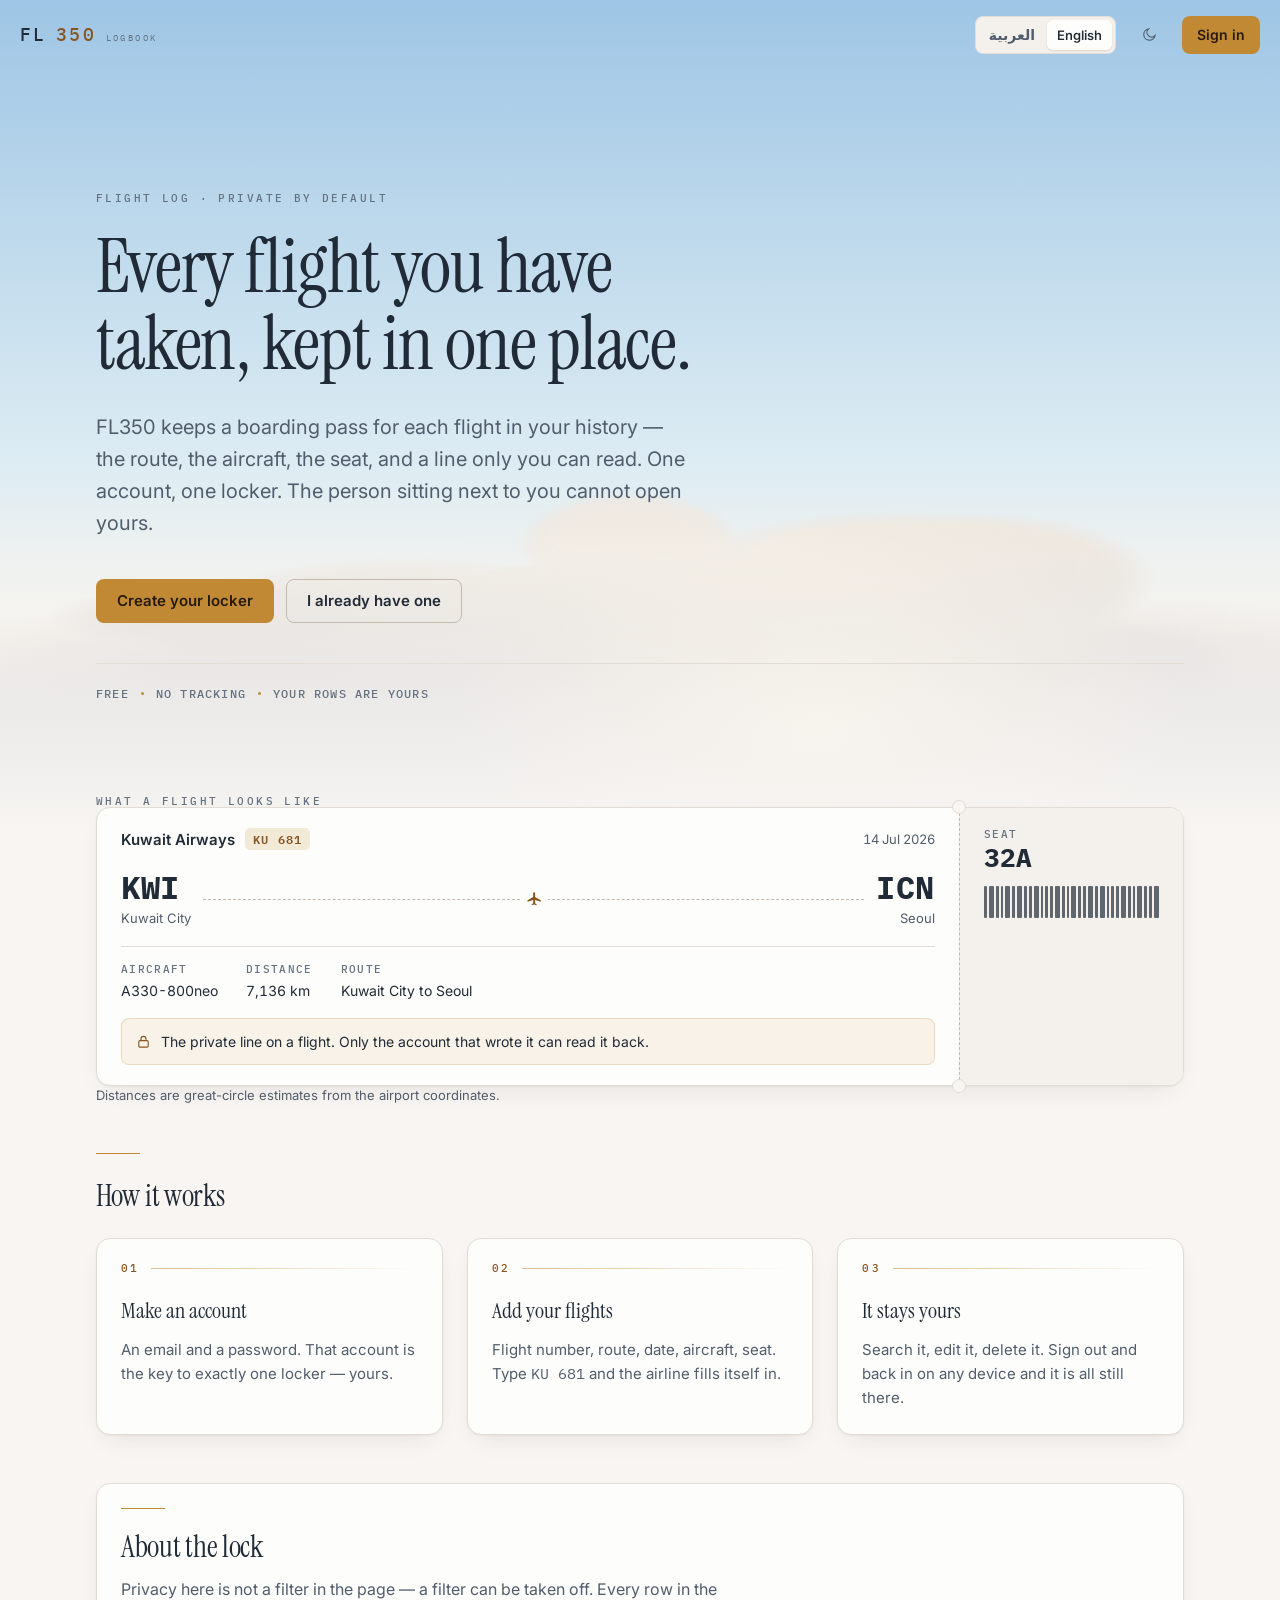
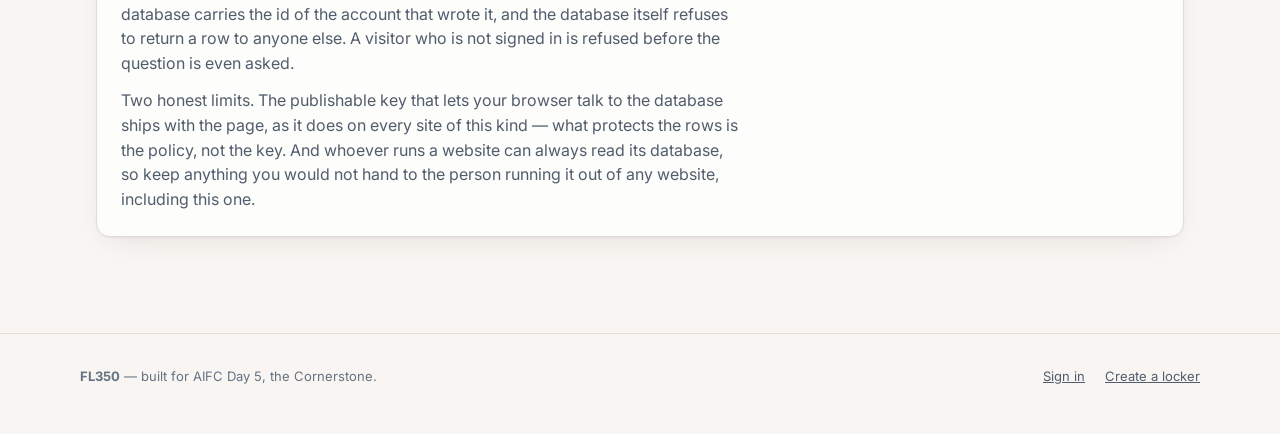
==== commit 2b73a653: "the palette an airline would use, and a sky that knows what time it is The amber was too loud to sit" ====
--- a/index.html
+++ b/index.html
@@ -12,13 +12,23 @@
 <link rel="preconnect" href="https://fonts.gstatic.com" crossorigin>
 <link rel="stylesheet" href="https://fonts.googleapis.com/css2?family=IBM+Plex+Mono:wght@400;500;600&family=Inter:wght@400;500;600&family=Instrument+Serif:ital@0;1&display=swap">
 <link rel="stylesheet" href="/assets/css/app.css">
+<link rel="stylesheet" href="/assets/css/sky.css">
 <link rel="stylesheet" href="/assets/css/rtl.css">
 <script src="/assets/js/boot.js"></script>
 </head>
 <body>
 <a class="skip-link" href="#main">Skip to the content</a>
 
-<div class="sky" aria-hidden="true"><div class="sky-stars"></div></div>
+<div class="sky" aria-hidden="true">
+  <div class="sky-air"></div>
+  <div class="sky-stars"></div>
+  <div class="sky-clouds"></div>
+  <div class="sky-sun"></div>
+  <div class="sky-lamp sky-lamp-port"></div>
+  <div class="sky-lamp sky-lamp-stbd"></div>
+  <div class="sky-beacon"></div>
+  <div class="sky-fade"></div>
+</div>
 
 <header class="topbar">
   <a class="wordmark" href="/">FL<span class="n">350</span> <small>logbook</small></a>
--- a/assets/css/app.css
+++ b/assets/css/app.css
@@ -6,32 +6,37 @@
    ========================================================================== */
 
 :root {
-  /* --- surfaces ------------------------------------------------------- */
-  --bg:            210 33% 97%;
-  --panel:           0  0% 100%;
-  --panel-2:       210 33% 98%;
-  --border:        214 30% 87%;
-  --border-strong: 214 24% 74%;
+  /* --- surfaces --------------------------------------------------------
+     Warm paper rather than clinical white, and a soft ink rather than black.
+     The pairing an airline uses on print, because a screen full of #ffffff
+     with #000000 on it is the least comfortable thing to read for an hour. */
+  --bg:             36 30% 96%;
+  --panel:          38 40% 99%;
+  --panel-2:        36 26% 94%;
+  --border:         34 18% 86%;
+  --border-strong:  32 14% 72%;
 
   /* --- text ----------------------------------------------------------- */
-  --fg:            222 47% 11%;
-  --fg-muted:      215 18% 40%;
-  --fg-faint:      215 16% 48%;
-
-  /* --- the one accent: runway amber ----------------------------------- */
-  --accent:         36 95% 52%;   /* fills, always with --accent-fg on top */
-  --accent-fg:      30 90%  9%;
-  --accent-text:    28 88% 31%;   /* the same idea, dark enough to be text */
+  --fg:            212 26% 17%;
+  --fg-muted:      212 14% 37%;
+  --fg-faint:      212 13% 45%;
+
+  /* --- the one accent: antique gold ------------------------------------
+     --accent fills, and always carries --accent-fg on top of it.
+     --accent-text is the same idea taken dark enough to be read as text. */
+  --accent:         36 58% 48%;
+  --accent-fg:      36 50% 10%;
+  --accent-text:    30 62% 33%;
 
   /* --- status --------------------------------------------------------- */
-  --good:          152 55% 30%;
-  --bad:             0 68% 42%;
+  --good:          152 45% 30%;
+  --bad:             4 62% 44%;
 
   /* --- shape and depth: one radius, two shadows ----------------------- */
   --radius:       14px;
   --radius-sm:     8px;
-  --shadow-card:  0 1px 2px hsl(222 47% 11% / 0.06), 0 8px 24px -12px hsl(222 47% 11% / 0.18);
-  --shadow-over:  0 24px 60px -12px hsl(222 47% 11% / 0.32);
+  --shadow-card:  0 1px 2px hsl(30 20% 20% / 0.05), 0 10px 28px -14px hsl(30 20% 20% / 0.16);
+  --shadow-over:  0 28px 66px -14px hsl(30 20% 15% / 0.30);
 
   /* --- type ------------------------------------------------------------
      Three faces, each with one job. A quiet serif carries the few large
@@ -52,50 +57,54 @@
 
 @media (prefers-color-scheme: dark) {
   :root:not([data-theme="light"]) {
-    --bg:            222 47%  7%;
-    --panel:         222 40% 11%;
-    --panel-2:       222 38% 14%;
-    --border:        217 28% 21%;
-    --border-strong: 217 24% 34%;
-
-    --fg:            210 40% 97%;
-    --fg-muted:      215 22% 72%;
-    --fg-faint:      215 18% 60%;
-
-    --accent:         38 95% 60%;
-    --accent-fg:      30 90%  9%;
-    --accent-text:    38 92% 66%;
-
-    --good:          152 55% 55%;
-    --bad:             0 78% 68%;
-
-    --shadow-card:  0 1px 2px hsl(0 0% 0% / 0.4), 0 8px 24px -12px hsl(0 0% 0% / 0.6);
-    --shadow-over:  0 24px 60px -12px hsl(0 0% 0% / 0.7);
+    --bg:            222 42%  8%;
+    --panel:         216 33% 12%;
+    --panel-2:       216 29% 15%;
+    --border:        216 22% 22%;
+    --border-strong: 216 17% 34%;
+
+    /* warm off-white, never #ffffff — pure white on a dark field glares */
+    --fg:             40 18% 92%;
+    --fg-muted:      216 14% 71%;
+    --fg-faint:      216 12% 60%;
+
+    /* the same gold, desaturated and lifted, the way it behaves at night */
+    --accent:         40 60% 62%;
+    --accent-fg:      36 50% 10%;
+    --accent-text:    40 58% 72%;
+
+    --good:          152 40% 56%;
+    --bad:             4 70% 68%;
+
+    --shadow-card:  0 1px 2px hsl(0 0% 0% / 0.38), 0 10px 28px -14px hsl(0 0% 0% / 0.58);
+    --shadow-over:  0 28px 66px -14px hsl(0 0% 0% / 0.68);
 
     color-scheme: dark;
   }
 }
 
 :root[data-theme="dark"] {
-  --bg:            222 47%  7%;
-  --panel:         222 40% 11%;
-  --panel-2:       222 38% 14%;
-  --border:        217 28% 21%;
-  --border-strong: 217 24% 34%;
-
-  --fg:            210 40% 97%;
-  --fg-muted:      215 22% 72%;
-  --fg-faint:      215 18% 60%;
-
-  --accent:         38 95% 60%;
-  --accent-fg:      30 90%  9%;
-  --accent-text:    38 92% 66%;
-
-  --good:          152 55% 55%;
-  --bad:             0 78% 68%;
-
-  --shadow-card:  0 1px 2px hsl(0 0% 0% / 0.4), 0 8px 24px -12px hsl(0 0% 0% / 0.6);
-  --shadow-over:  0 24px 60px -12px hsl(0 0% 0% / 0.7);
+  --bg:            222 42%  8%;
+  --panel:         216 33% 12%;
+  --panel-2:       216 29% 15%;
+  --border:        216 22% 22%;
+  --border-strong: 216 17% 34%;
+
+  /* warm off-white, never #ffffff — pure white on a dark field glares */
+  --fg:             40 18% 92%;
+  --fg-muted:      216 14% 71%;
+  --fg-faint:      216 12% 60%;
+
+  /* the same gold, desaturated and lifted, the way it behaves at night */
+  --accent:         40 60% 62%;
+  --accent-fg:      36 50% 10%;
+  --accent-text:    40 58% 72%;
+
+  --good:          152 40% 56%;
+  --bad:             4 70% 68%;
+
+  --shadow-card:  0 1px 2px hsl(0 0% 0% / 0.38), 0 10px 28px -14px hsl(0 0% 0% / 0.58);
+  --shadow-over:  0 28px 66px -14px hsl(0 0% 0% / 0.68);
 
   color-scheme: dark;
 }
@@ -755,72 +764,6 @@
    Landing page
    ========================================================================== */
 
-/* --- the sky ---------------------------------------------------------------
-   No photograph, because there is no photograph in this repository and a
-   borrowed one would be somebody else's. The horizon is drawn: a low band of
-   warm light, the air thinning upwards, and at night a still field of stars.
-   It sits behind the first screen and scrolls away with it.
-   --------------------------------------------------------------------------- */
-
-.sky {
-  position: absolute; inset: 0 0 auto; z-index: 0;
-  height: min(88vh, 780px);
-  overflow: hidden;
-  pointer-events: none;
-}
-.sky::before {
-  content: ""; position: absolute; inset: 0;
-  background:
-    radial-gradient(120% 68% at 50% 100%, hsl(var(--accent) / 0.20) 0%, hsl(var(--accent) / 0.06) 34%, transparent 62%),
-    radial-gradient(90% 60% at 78% 8%, hsl(210 60% 92% / 0.7) 0%, transparent 60%),
-    linear-gradient(to bottom, hsl(208 62% 93%) 0%, hsl(206 55% 96%) 42%, hsl(var(--bg)) 96%);
-}
-/* the horizon itself: one hairline of light */
-.sky::after {
-  content: ""; position: absolute; left: 0; right: 0; bottom: 22%;
-  height: 1px;
-  background: linear-gradient(to right, transparent, hsl(var(--accent) / 0.5), transparent);
-  opacity: .7;
-}
-.sky-stars { display: none; }
-
-@media (prefers-color-scheme: dark) {
-  :root:not([data-theme="light"]) .sky::before {
-    background:
-      radial-gradient(130% 62% at 50% 100%, hsl(24 90% 52% / 0.22) 0%, hsl(18 80% 40% / 0.07) 32%, transparent 58%),
-      radial-gradient(100% 70% at 20% 0%, hsl(228 60% 22% / 0.9) 0%, transparent 64%),
-      linear-gradient(to bottom, hsl(226 58% 10%) 0%, hsl(224 52% 9%) 46%, hsl(var(--bg)) 96%);
-  }
-  :root:not([data-theme="light"]) .sky-stars { display: block; }
-}
-:root[data-theme="dark"] .sky::before {
-  background:
-    radial-gradient(130% 62% at 50% 100%, hsl(24 90% 52% / 0.22) 0%, hsl(18 80% 40% / 0.07) 32%, transparent 58%),
-    radial-gradient(100% 70% at 20% 0%, hsl(228 60% 22% / 0.9) 0%, transparent 64%),
-    linear-gradient(to bottom, hsl(226 58% 10%) 0%, hsl(224 52% 9%) 46%, hsl(var(--bg)) 96%);
-}
-:root[data-theme="dark"] .sky-stars { display: block; }
-
-/* Three sizes of star, each its own repeating field, so the sky does not
-   read as a regular grid. Nothing twinkles: it is a window, not a screensaver. */
-.sky-stars {
-  position: absolute; inset: 0 0 34%;
-  background-image:
-    radial-gradient(1.4px 1.4px at 18% 22%, hsl(0 0% 100% / .85), transparent 60%),
-    radial-gradient(1.1px 1.1px at 72% 14%, hsl(0 0% 100% / .70), transparent 60%),
-    radial-gradient(1.6px 1.6px at 44% 41%, hsl(38 60% 92% / .75), transparent 60%),
-    radial-gradient(1px 1px   at 88% 34%, hsl(0 0% 100% / .55), transparent 60%),
-    radial-gradient(1.2px 1.2px at 9%  57%, hsl(0 0% 100% / .60), transparent 60%),
-    radial-gradient(1px 1px   at 61% 63%, hsl(0 0% 100% / .45), transparent 60%),
-    radial-gradient(1.3px 1.3px at 33% 8%,  hsl(0 0% 100% / .65), transparent 60%),
-    radial-gradient(1px 1px   at 95% 71%, hsl(0 0% 100% / .40), transparent 60%);
-  background-size: 520px 420px, 380px 300px, 640px 520px, 300px 260px,
-                   460px 380px, 340px 290px, 580px 470px, 420px 360px;
-  -webkit-mask-image: linear-gradient(to bottom, black 0%, black 52%, transparent 100%);
-          mask-image: linear-gradient(to bottom, black 0%, black 52%, transparent 100%);
-  opacity: .9;
-}
-
 .hero { padding: clamp(40px, 7vw, 104px) 0 clamp(24px, 4vw, 48px); }
 .hero .eyebrow { margin-bottom: 24px; }
 .hero .display { max-width: 17ch; }
--- a/assets/css/sky.css
+++ b/assets/css/sky.css
@@ -0,0 +1,194 @@
+/* ==========================================================================
+   FL350 — the sky.
+
+   There is no photograph in this repository and a borrowed one would be
+   somebody else's, so the horizon is drawn. Five layers, the same geometry in
+   both themes, and only the light changes between them.
+
+   By day the cloud tops are lit by the sun. By night they are lit by the
+   aircraft: red on the port side, green on the starboard side, and the beacon
+   turning over slowly between them. The stars sit behind all of it.
+
+   The cloud is defined ONCE, as --cloud-shape, and every layer that has to
+   agree with it uses it as a mask. That is why the light lands on the cloud
+   and not on the air around it.
+   ========================================================================== */
+
+.sky {
+  position: absolute; inset: 0 0 auto; z-index: 0;
+  height: min(92vh, 840px);
+  overflow: hidden;
+  pointer-events: none;
+  contain: strict;
+
+  /* the cloud deck, in alpha. black is only a carrier here — nothing paints
+     this, it is read as a mask by four different layers below. */
+  --cloud-shape:
+    radial-gradient(98% 15% at 50% 93%, #000 0%, #000 56%, rgba(0,0,0,.92) 78%, transparent 96%),
+    radial-gradient(46% 13% at 24% 84%, #000 0%, rgba(0,0,0,.80) 54%, transparent 88%),
+    radial-gradient(52% 12% at 74% 82%, #000 0%, rgba(0,0,0,.76) 54%, transparent 88%),
+    radial-gradient(9.7% 7.0% at 49.2% 65.7%, #000 0%, #000 49%, rgba(0,0,0,0.86) 73%, transparent 90%),
+    radial-gradient(7.0% 7.3% at 22.6% 79.4%, #000 0%, #000 50%, rgba(0,0,0,0.74) 63%, transparent 91%),
+    radial-gradient(18.5% 4.3% at 25.7% 81.1%, #000 0%, #000 41%, rgba(0,0,0,0.86) 73%, transparent 96%),
+    radial-gradient(18.9% 5.1% at 57.1% 71.2%, #000 0%, #000 52%, rgba(0,0,0,0.69) 65%, transparent 86%),
+    radial-gradient(17.7% 4.6% at 19.7% 74.6%, #000 0%, #000 49%, rgba(0,0,0,0.74) 66%, transparent 91%),
+    radial-gradient(11.9% 4.4% at 65.6% 69.2%, #000 0%, #000 50%, rgba(0,0,0,0.92) 69%, transparent 87%),
+    radial-gradient(13.6% 8.6% at 49.7% 79.5%, #000 0%, #000 37%, rgba(0,0,0,0.94) 71%, transparent 91%),
+    radial-gradient(18.1% 7.3% at 81.6% 80.8%, #000 0%, #000 41%, rgba(0,0,0,0.81) 70%, transparent 87%),
+    radial-gradient(18.3% 6.3% at 70.7% 67.2%, #000 0%, #000 42%, rgba(0,0,0,0.95) 63%, transparent 87%),
+    radial-gradient(18.1% 7.1% at 31.8% 73.6%, #000 0%, #000 44%, rgba(0,0,0,0.79) 63%, transparent 89%),
+    radial-gradient(7.1% 6.5% at 18.1% 75.3%, #000 0%, #000 50%, rgba(0,0,0,0.75) 70%, transparent 86%),
+    radial-gradient(13.6% 8.8% at 77.9% 70.1%, #000 0%, #000 34%, rgba(0,0,0,0.95) 69%, transparent 91%),
+    radial-gradient(8.1% 4.9% at 42.1% 72.2%, #000 0%, #000 36%, rgba(0,0,0,0.76) 68%, transparent 86%);
+}
+
+.sky > * { position: absolute; inset: 0; }
+
+/* --- 1. the air ------------------------------------------------------- */
+
+.sky-air {
+  background:
+    radial-gradient(120% 58% at 50% 100%, hsl(38 70% 88% / .85) 0%, hsl(38 60% 92% / .35) 30%, transparent 62%),
+    linear-gradient(to bottom,
+      hsl(207 58% 76%)  0%,
+      hsl(204 54% 84%) 30%,
+      hsl(199 48% 91%) 56%,
+      hsl(36  50% 95%) 80%,
+      hsl(var(--bg))  100%);
+}
+
+/* --- 2. the stars, night only ----------------------------------------- */
+
+.sky-stars {
+  opacity: 0;
+  background-image: url("data:image/svg+xml,%3Csvg xmlns='http://www.w3.org/2000/svg' width='640' height='420' viewBox='0 0 640 420'%3E%3Ccircle cx='569.6' cy='337.0' r='0.46' fill='%23ffffff' opacity='0.48'/%3E%3Ccircle cx='624.8' cy='316.6' r='0.36' fill='%23ffffff' opacity='0.44'/%3E%3Ccircle cx='618.2' cy='204.2' r='0.38' fill='%23ffffff' opacity='0.51'/%3E%3Ccircle cx='245.9' cy='372.7' r='0.69' fill='%23ffffff' opacity='0.39'/%3E%3Ccircle cx='297.8' cy='285.7' r='0.47' fill='%23ffffff' opacity='0.5'/%3E%3Ccircle cx='182.6' cy='72.5' r='0.68' fill='%23ffe7c4' opacity='0.31'/%3E%3Ccircle cx='237.2' cy='289.1' r='0.65' fill='%23ffffff' opacity='0.59'/%3E%3Ccircle cx='118.1' cy='300.0' r='0.71' fill='%23ffffff' opacity='0.2'/%3E%3Ccircle cx='618.6' cy='219.4' r='0.44' fill='%23ffffff' opacity='0.19'/%3E%3Ccircle cx='479.5' cy='161.7' r='0.39' fill='%23ffffff' opacity='0.5'/%3E%3Ccircle cx='381.7' cy='202.5' r='0.32' fill='%23ffffff' opacity='0.6'/%3E%3Ccircle cx='54.1' cy='211.1' r='0.4' fill='%23ffffff' opacity='0.53'/%3E%3Ccircle cx='309.3' cy='293.0' r='0.72' fill='%23ffffff' opacity='0.21'/%3E%3Ccircle cx='507.3' cy='170.2' r='0.5' fill='%23ffffff' opacity='0.55'/%3E%3Ccircle cx='415.4' cy='233.5' r='0.36' fill='%23cfe0ff' opacity='0.52'/%3E%3Ccircle cx='36.9' cy='368.7' r='0.66' fill='%23ffe7c4' opacity='0.57'/%3E%3Ccircle cx='558.0' cy='91.7' r='0.65' fill='%23ffffff' opacity='0.18'/%3E%3Ccircle cx='33.8' cy='77.4' r='0.67' fill='%23ffe7c4' opacity='0.29'/%3E%3Ccircle cx='82.5' cy='377.0' r='0.41' fill='%23ffffff' opacity='0.19'/%3E%3Ccircle cx='169.7' cy='30.4' r='0.39' fill='%23ffffff' opacity='0.4'/%3E%3Ccircle cx='471.2' cy='288.0' r='0.4' fill='%23ffffff' opacity='0.57'/%3E%3Ccircle cx='354.7' cy='64.2' r='0.54' fill='%23ffe7c4' opacity='0.41'/%3E%3Ccircle cx='168.4' cy='26.3' r='0.71' fill='%23ffe7c4' opacity='0.24'/%3E%3Ccircle cx='116.6' cy='144.0' r='0.54' fill='%23ffe7c4' opacity='0.38'/%3E%3Ccircle cx='184.3' cy='114.1' r='0.68' fill='%23ffffff' opacity='0.45'/%3E%3Ccircle cx='485.0' cy='42.8' r='0.71' fill='%23ffffff' opacity='0.32'/%3E%3Ccircle cx='435.9' cy='389.2' r='0.41' fill='%23ffffff' opacity='0.62'/%3E%3Ccircle cx='633.8' cy='142.4' r='0.6' fill='%23ffffff' opacity='0.2'/%3E%3Ccircle cx='509.9' cy='52.2' r='0.69' fill='%23ffffff' opacity='0.51'/%3E%3Ccircle cx='330.4' cy='330.2' r='0.55' fill='%23ffffff' opacity='0.27'/%3E%3Ccircle cx='189.8' cy='358.6' r='0.38' fill='%23ffffff' opacity='0.27'/%3E%3Ccircle cx='533.7' cy='119.9' r='0.52' fill='%23ffffff' opacity='0.27'/%3E%3Ccircle cx='431.6' cy='332.5' r='0.63' fill='%23ffffff' opacity='0.6'/%3E%3Ccircle cx='281.0' cy='334.8' r='0.46' fill='%23ffffff' opacity='0.59'/%3E%3Ccircle cx='517.1' cy='304.0' r='0.64' fill='%23ffffff' opacity='0.54'/%3E%3Ccircle cx='272.6' cy='257.1' r='0.57' fill='%23ffe7c4' opacity='0.52'/%3E%3Ccircle cx='613.9' cy='197.1' r='0.4' fill='%23ffffff' opacity='0.35'/%3E%3Ccircle cx='106.0' cy='284.8' r='0.5' fill='%23ffffff' opacity='0.51'/%3E%3Ccircle cx='281.7' cy='341.9' r='0.4' fill='%23ffffff' opacity='0.21'/%3E%3Ccircle cx='575.4' cy='167.4' r='0.52' fill='%23ffffff' opacity='0.36'/%3E%3Ccircle cx='480.2' cy='264.3' r='0.35' fill='%23ffe7c4' opacity='0.55'/%3E%3Ccircle cx='138.9' cy='376.0' r='0.56' fill='%23ffffff' opacity='0.24'/%3E%3Ccircle cx='391.1' cy='110.8' r='0.45' fill='%23ffffff' opacity='0.33'/%3E%3Ccircle cx='178.5' cy='185.6' r='0.32' fill='%23cfe0ff' opacity='0.35'/%3E%3Ccircle cx='572.9' cy='10.1' r='0.34' fill='%23ffffff' opacity='0.2'/%3E%3Ccircle cx='368.5' cy='369.8' r='0.61' fill='%23ffffff' opacity='0.32'/%3E%3Ccircle cx='572.9' cy='131.8' r='0.43' fill='%23ffffff' opacity='0.41'/%3E%3Ccircle cx='632.9' cy='411.2' r='0.43' fill='%23cfe0ff' opacity='0.27'/%3E%3Ccircle cx='366.8' cy='369.5' r='0.63' fill='%23ffffff' opacity='0.21'/%3E%3Ccircle cx='478.8' cy='152.1' r='0.34' fill='%23ffffff' opacity='0.52'/%3E%3Ccircle cx='145.6' cy='108.3' r='0.4' fill='%23ffffff' opacity='0.31'/%3E%3Ccircle cx='164.2' cy='373.6' r='0.34' fill='%23ffffff' opacity='0.21'/%3E%3Ccircle cx='131.6' cy='397.1' r='0.7' fill='%23ffffff' opacity='0.57'/%3E%3Ccircle cx='537.1' cy='194.2' r='0.45' fill='%23ffffff' opacity='0.53'/%3E%3Ccircle cx='236.5' cy='259.0' r='0.32' fill='%23ffffff' opacity='0.4'/%3E%3Ccircle cx='622.2' cy='96.2' r='0.4' fill='%23ffffff' opacity='0.26'/%3E%3Ccircle cx='314.0' cy='44.8' r='0.66' fill='%23ffffff' opacity='0.39'/%3E%3Ccircle cx='637.8' cy='233.3' r='0.5' fill='%23ffffff' opacity='0.33'/%3E%3Ccircle cx='39.5' cy='44.5' r='0.63' fill='%23ffe7c4' opacity='0.58'/%3E%3Ccircle cx='197.0' cy='28.0' r='0.51' fill='%23ffffff' opacity='0.52'/%3E%3Ccircle cx='612.8' cy='233.2' r='0.41' fill='%23cfe0ff' opacity='0.52'/%3E%3Ccircle cx='112.6' cy='240.7' r='0.29' fill='%23ffffff' opacity='0.61'/%3E%3Ccircle cx='342.1' cy='47.1' r='0.39' fill='%23ffffff' opacity='0.6'/%3E%3Ccircle cx='328.7' cy='322.9' r='0.45' fill='%23ffffff' opacity='0.59'/%3E%3Ccircle cx='265.3' cy='37.5' r='0.32' fill='%23ffffff' opacity='0.53'/%3E%3Ccircle cx='507.9' cy='348.6' r='0.65' fill='%23ffffff' opacity='0.57'/%3E%3Ccircle cx='499.9' cy='252.6' r='0.35' fill='%23ffffff' opacity='0.5'/%3E%3Ccircle cx='242.0' cy='383.6' r='0.37' fill='%23ffffff' opacity='0.53'/%3E%3Ccircle cx='198.8' cy='321.8' r='0.56' fill='%23ffffff' opacity='0.19'/%3E%3Ccircle cx='221.7' cy='196.4' r='0.29' fill='%23cfe0ff' opacity='0.49'/%3E%3Ccircle cx='540.3' cy='128.4' r='0.7' fill='%23ffffff' opacity='0.32'/%3E%3Ccircle cx='197.7' cy='226.8' r='0.51' fill='%23ffffff' opacity='0.41'/%3E%3Ccircle cx='397.7' cy='383.5' r='0.43' fill='%23cfe0ff' opacity='0.56'/%3E%3Ccircle cx='55.3' cy='121.4' r='0.34' fill='%23ffffff' opacity='0.59'/%3E%3Ccircle cx='518.2' cy='24.1' r='0.59' fill='%23ffe7c4' opacity='0.52'/%3E%3Ccircle cx='267.4' cy='168.5' r='0.63' fill='%23ffffff' opacity='0.59'/%3E%3Ccircle cx='214.6' cy='414.4' r='0.51' fill='%23ffffff' opacity='0.34'/%3E%3Ccircle cx='65.6' cy='41.8' r='0.62' fill='%23ffe7c4' opacity='0.44'/%3E%3Ccircle cx='137.1' cy='167.2' r='0.7' fill='%23ffffff' opacity='0.36'/%3E%3Ccircle cx='207.9' cy='299.8' r='0.36' fill='%23ffffff' opacity='0.49'/%3E%3Ccircle cx='141.1' cy='127.0' r='0.5' fill='%23ffffff' opacity='0.55'/%3E%3Ccircle cx='569.9' cy='361.7' r='0.67' fill='%23ffe7c4' opacity='0.55'/%3E%3Ccircle cx='394.3' cy='340.1' r='0.52' fill='%23ffffff' opacity='0.31'/%3E%3Ccircle cx='530.1' cy='134.0' r='0.7' fill='%23ffffff' opacity='0.54'/%3E%3Ccircle cx='176.1' cy='86.3' r='0.3' fill='%23ffffff' opacity='0.34'/%3E%3Ccircle cx='559.1' cy='9.3' r='0.31' fill='%23cfe0ff' opacity='0.39'/%3E%3Ccircle cx='92.6' cy='53.0' r='0.36' fill='%23ffffff' opacity='0.57'/%3E%3Ccircle cx='178.7' cy='296.5' r='0.44' fill='%23ffffff' opacity='0.55'/%3E%3Ccircle cx='297.0' cy='368.4' r='0.63' fill='%23ffffff' opacity='0.46'/%3E%3Ccircle cx='453.4' cy='152.3' r='0.63' fill='%23ffe7c4' opacity='0.3'/%3E%3Ccircle cx='543.7' cy='89.2' r='0.46' fill='%23ffe7c4' opacity='0.62'/%3E%3Ccircle cx='374.3' cy='153.0' r='0.29' fill='%23ffffff' opacity='0.27'/%3E%3Ccircle cx='85.2' cy='58.2' r='0.48' fill='%23ffffff' opacity='0.55'/%3E%3Ccircle cx='527.7' cy='262.5' r='0.62' fill='%23ffffff' opacity='0.31'/%3E%3Ccircle cx='430.5' cy='46.6' r='0.68' fill='%23ffffff' opacity='0.51'/%3E%3Ccircle cx='242.8' cy='193.6' r='0.28' fill='%23ffe7c4' opacity='0.57'/%3E%3Ccircle cx='485.5' cy='249.1' r='0.36' fill='%23ffffff' opacity='0.44'/%3E%3Ccircle cx='228.0' cy='366.6' r='0.45' fill='%23ffffff' opacity='0.47'/%3E%3Ccircle cx='56.3' cy='119.8' r='0.58' fill='%23cfe0ff' opacity='0.38'/%3E%3Ccircle cx='375.8' cy='22.5' r='0.66' fill='%23ffffff' opacity='0.31'/%3E%3Ccircle cx='89.4' cy='84.0' r='0.54' fill='%23ffe7c4' opacity='0.34'/%3E%3Ccircle cx='636.3' cy='261.7' r='0.35' fill='%23ffffff' opacity='0.41'/%3E%3Ccircle cx='397.1' cy='202.8' r='0.58' fill='%23cfe0ff' opacity='0.33'/%3E%3Ccircle cx='570.4' cy='65.2' r='0.62' fill='%23cfe0ff' opacity='0.2'/%3E%3Ccircle cx='587.0' cy='298.8' r='0.31' fill='%23ffffff' opacity='0.25'/%3E%3Ccircle cx='418.0' cy='143.2' r='0.58' fill='%23ffffff' opacity='0.47'/%3E%3Ccircle cx='38.6' cy='160.3' r='0.33' fill='%23ffffff' opacity='0.44'/%3E%3Ccircle cx='122.8' cy='234.8' r='0.39' fill='%23ffffff' opacity='0.21'/%3E%3Ccircle cx='614.8' cy='158.5' r='0.4' fill='%23ffffff' opacity='0.26'/%3E%3Ccircle cx='492.9' cy='32.6' r='0.64' fill='%23ffffff' opacity='0.32'/%3E%3Ccircle cx='91.2' cy='60.8' r='0.38' fill='%23ffe7c4' opacity='0.37'/%3E%3Ccircle cx='235.5' cy='235.2' r='0.69' fill='%23cfe0ff' opacity='0.32'/%3E%3Ccircle cx='16.8' cy='415.6' r='0.69' fill='%23ffe7c4' opacity='0.56'/%3E%3Ccircle cx='498.1' cy='261.5' r='0.29' fill='%23ffe7c4' opacity='0.22'/%3E%3Ccircle cx='66.9' cy='289.2' r='0.55' fill='%23ffffff' opacity='0.48'/%3E%3Ccircle cx='239.1' cy='229.5' r='0.56' fill='%23ffffff' opacity='0.44'/%3E%3Ccircle cx='265.2' cy='280.0' r='0.64' fill='%23ffe7c4' opacity='0.28'/%3E%3Ccircle cx='513.7' cy='296.2' r='0.64' fill='%23ffffff' opacity='0.24'/%3E%3Ccircle cx='160.3' cy='418.5' r='0.49' fill='%23ffffff' opacity='0.54'/%3E%3Ccircle cx='5.8' cy='60.0' r='0.39' fill='%23ffffff' opacity='0.45'/%3E%3Ccircle cx='389.8' cy='197.9' r='0.37' fill='%23ffe7c4' opacity='0.58'/%3E%3Ccircle cx='609.7' cy='156.4' r='0.31' fill='%23ffe7c4' opacity='0.57'/%3E%3Ccircle cx='600.6' cy='149.6' r='0.28' fill='%23ffe7c4' opacity='0.41'/%3E%3Ccircle cx='68.2' cy='333.0' r='0.52' fill='%23ffffff' opacity='0.42'/%3E%3Ccircle cx='408.8' cy='43.1' r='0.45' fill='%23ffffff' opacity='0.26'/%3E%3Ccircle cx='433.0' cy='117.5' r='0.3' fill='%23ffffff' opacity='0.35'/%3E%3Ccircle cx='373.6' cy='374.8' r='0.32' fill='%23ffffff' opacity='0.45'/%3E%3Ccircle cx='227.6' cy='354.3' r='0.67' fill='%23ffe7c4' opacity='0.18'/%3E%3Ccircle cx='379.3' cy='231.3' r='0.5' fill='%23cfe0ff' opacity='0.41'/%3E%3Ccircle cx='143.7' cy='296.7' r='0.51' fill='%23ffe7c4' opacity='0.42'/%3E%3Ccircle cx='99.4' cy='43.7' r='0.69' fill='%23ffffff' opacity='0.55'/%3E%3Ccircle cx='483.7' cy='142.6' r='0.45' fill='%23cfe0ff' opacity='0.34'/%3E%3Ccircle cx='549.3' cy='219.9' r='0.7' fill='%23cfe0ff' opacity='0.56'/%3E%3Ccircle cx='410.1' cy='33.0' r='0.52' fill='%23ffffff' opacity='0.21'/%3E%3Ccircle cx='59.1' cy='23.8' r='0.29' fill='%23ffffff' opacity='0.56'/%3E%3Ccircle cx='412.0' cy='67.5' r='0.41' fill='%23ffffff' opacity='0.28'/%3E%3Ccircle cx='97.9' cy='174.7' r='0.56' fill='%23ffffff' opacity='0.56'/%3E%3Ccircle cx='52.5' cy='72.4' r='0.47' fill='%23ffffff' opacity='0.51'/%3E%3Ccircle cx='518.6' cy='120.6' r='0.34' fill='%23cfe0ff' opacity='0.36'/%3E%3Ccircle cx='405.8' cy='288.0' r='0.39' fill='%23ffffff' opacity='0.41'/%3E%3Ccircle cx='318.8' cy='52.5' r='0.59' fill='%23cfe0ff' opacity='0.56'/%3E%3Ccircle cx='186.8' cy='125.1' r='0.61' fill='%23ffffff' opacity='0.35'/%3E%3Ccircle cx='258.6' cy='203.6' r='0.63' fill='%23cfe0ff' opacity='0.19'/%3E%3Ccircle cx='565.1' cy='151.5' r='0.52' fill='%23ffffff' opacity='0.39'/%3E%3Ccircle cx='159.0' cy='397.5' r='0.54' fill='%23ffffff' opacity='0.56'/%3E%3Ccircle cx='442.1' cy='137.9' r='0.6' fill='%23ffffff' opacity='0.21'/%3E%3Ccircle cx='556.4' cy='354.4' r='0.39' fill='%23ffffff' opacity='0.6'/%3E%3Ccircle cx='312.3' cy='43.2' r='0.47' fill='%23ffffff' opacity='0.49'/%3E%3Ccircle cx='325.7' cy='14.0' r='0.46' fill='%23ffffff' opacity='0.58'/%3E%3Ccircle cx='226.4' cy='372.7' r='0.51' fill='%23cfe0ff' opacity='0.3'/%3E%3Ccircle cx='348.5' cy='392.5' r='0.46' fill='%23ffe7c4' opacity='0.23'/%3E%3Ccircle cx='220.3' cy='250.3' r='0.47' fill='%23ffffff' opacity='0.25'/%3E%3Ccircle cx='260.4' cy='367.1' r='0.69' fill='%23ffffff' opacity='0.34'/%3E%3Ccircle cx='193.8' cy='358.8' r='0.52' fill='%23ffffff' opacity='0.19'/%3E%3Ccircle cx='297.9' cy='124.7' r='0.48' fill='%23ffffff' opacity='0.36'/%3E%3Ccircle cx='418.8' cy='359.9' r='0.4' fill='%23ffffff' opacity='0.25'/%3E%3Ccircle cx='26.7' cy='65.1' r='0.63' fill='%23ffffff' opacity='0.31'/%3E%3Ccircle cx='440.8' cy='343.7' r='0.66' fill='%23ffe7c4' opacity='0.29'/%3E%3Ccircle cx='229.7' cy='17.7' r='0.39' fill='%23ffe7c4' opacity='0.56'/%3E%3Ccircle cx='235.4' cy='179.9' r='0.63' fill='%23ffffff' opacity='0.53'/%3E%3Ccircle cx='165.0' cy='293.8' r='0.31' fill='%23ffffff' opacity='0.32'/%3E%3Ccircle cx='551.3' cy='307.7' r='0.59' fill='%23ffffff' opacity='0.33'/%3E%3Ccircle cx='264.7' cy='1.4' r='0.4' fill='%23ffffff' opacity='0.53'/%3E%3Ccircle cx='84.2' cy='387.2' r='0.39' fill='%23ffffff' opacity='0.45'/%3E%3Ccircle cx='408.5' cy='363.1' r='0.65' fill='%23ffffff' opacity='0.2'/%3E%3Ccircle cx='26.9' cy='353.3' r='0.56' fill='%23ffffff' opacity='0.3'/%3E%3Ccircle cx='405.7' cy='392.4' r='0.34' fill='%23cfe0ff' opacity='0.58'/%3E%3Ccircle cx='370.5' cy='96.1' r='0.59' fill='%23ffffff' opacity='0.57'/%3E%3Ccircle cx='105.0' cy='276.5' r='0.51' fill='%23ffffff' opacity='0.61'/%3E%3Ccircle cx='32.8' cy='386.1' r='0.51' fill='%23ffffff' opacity='0.22'/%3E%3Ccircle cx='244.1' cy='144.5' r='0.36' fill='%23ffffff' opacity='0.46'/%3E%3Ccircle cx='97.6' cy='201.4' r='0.59' fill='%23ffffff' opacity='0.49'/%3E%3Ccircle cx='277.3' cy='404.4' r='0.72' fill='%23ffe7c4' opacity='0.57'/%3E%3Ccircle cx='64.2' cy='16.2' r='0.6' fill='%23cfe0ff' opacity='0.48'/%3E%3Ccircle cx='277.4' cy='143.5' r='0.28' fill='%23ffffff' opacity='0.52'/%3E%3Ccircle cx='210.2' cy='86.8' r='0.57' fill='%23ffffff' opacity='0.5'/%3E%3Ccircle cx='241.8' cy='293.4' r='0.61' fill='%23ffffff' opacity='0.57'/%3E%3Ccircle cx='30.4' cy='91.4' r='0.35' fill='%23ffffff' opacity='0.33'/%3E%3Ccircle cx='403.4' cy='103.9' r='0.45' fill='%23ffffff' opacity='0.56'/%3E%3Ccircle cx='571.4' cy='353.8' r='0.56' fill='%23ffe7c4' opacity='0.59'/%3E%3Ccircle cx='338.5' cy='55.3' r='0.37' fill='%23ffe7c4' opacity='0.43'/%3E%3Ccircle cx='437.5' cy='254.3' r='0.53' fill='%23ffffff' opacity='0.39'/%3E%3Ccircle cx='124.3' cy='94.7' r='0.37' fill='%23ffffff' opacity='0.29'/%3E%3Ccircle cx='100.7' cy='369.7' r='0.51' fill='%23cfe0ff' opacity='0.28'/%3E%3Ccircle cx='546.1' cy='343.1' r='0.4' fill='%23cfe0ff' opacity='0.56'/%3E%3Ccircle cx='280.9' cy='319.9' r='0.3' fill='%23ffffff' opacity='0.57'/%3E%3Ccircle cx='510.3' cy='97.8' r='0.45' fill='%23ffffff' opacity='0.32'/%3E%3Ccircle cx='469.8' cy='375.6' r='0.59' fill='%23ffe7c4' opacity='0.32'/%3E%3Ccircle cx='136.4' cy='319.6' r='0.66' fill='%23ffffff' opacity='0.43'/%3E%3Ccircle cx='181.0' cy='24.1' r='0.39' fill='%23ffe7c4' opacity='0.53'/%3E%3Ccircle cx='559.5' cy='290.6' r='0.57' fill='%23ffffff' opacity='0.42'/%3E%3Ccircle cx='284.1' cy='159.5' r='0.46' fill='%23ffffff' opacity='0.34'/%3E%3Ccircle cx='244.5' cy='67.2' r='0.67' fill='%23ffffff' opacity='0.2'/%3E%3Ccircle cx='493.2' cy='273.3' r='0.63' fill='%23ffffff' opacity='0.2'/%3E%3Ccircle cx='337.4' cy='378.9' r='0.55' fill='%23ffffff' opacity='0.6'/%3E%3Ccircle cx='390.6' cy='47.1' r='0.33' fill='%23ffffff' opacity='0.45'/%3E%3Ccircle cx='539.5' cy='146.6' r='0.53' fill='%23ffffff' opacity='0.51'/%3E%3Ccircle cx='59.7' cy='268.3' r='0.64' fill='%23ffe7c4' opacity='0.2'/%3E%3Ccircle cx='476.3' cy='59.4' r='0.72' fill='%23ffe7c4' opacity='0.27'/%3E%3Ccircle cx='187.7' cy='416.5' r='0.71' fill='%23ffffff' opacity='0.44'/%3E%3Ccircle cx='39.5' cy='282.5' r='0.62' fill='%23ffffff' opacity='0.49'/%3E%3Ccircle cx='620.9' cy='94.2' r='0.44' fill='%23ffffff' opacity='0.61'/%3E%3Ccircle cx='89.9' cy='132.4' r='0.39' fill='%23ffffff' opacity='0.6'/%3E%3Ccircle cx='144.9' cy='267.6' r='0.56' fill='%23ffffff' opacity='0.38'/%3E%3Ccircle cx='262.9' cy='218.9' r='0.44' fill='%23ffffff' opacity='0.57'/%3E%3Ccircle cx='148.4' cy='139.5' r='0.28' fill='%23ffffff' opacity='0.49'/%3E%3Ccircle cx='335.6' cy='377.9' r='0.49' fill='%23ffffff' opacity='0.58'/%3E%3Ccircle cx='426.4' cy='167.8' r='0.43' fill='%23ffffff' opacity='0.35'/%3E%3Ccircle cx='538.5' cy='264.7' r='0.36' fill='%23ffffff' opacity='0.32'/%3E%3Ccircle cx='142.3' cy='39.0' r='0.36' fill='%23cfe0ff' opacity='0.42'/%3E%3Ccircle cx='610.2' cy='176.5' r='0.98' fill='%23ffffff' opacity='0.88'/%3E%3Ccircle cx='404.5' cy='19.8' r='1.19' fill='%23ffffff' opacity='0.85'/%3E%3Ccircle cx='401.0' cy='355.9' r='1.16' fill='%23ffffff' opacity='0.67'/%3E%3Ccircle cx='510.4' cy='79.8' r='0.84' fill='%23ffffff' opacity='0.87'/%3E%3Ccircle cx='173.4' cy='391.5' r='0.94' fill='%23ffffff' opacity='0.8'/%3E%3Ccircle cx='575.5' cy='33.5' r='0.94' fill='%23ffffff' opacity='0.82'/%3E%3Ccircle cx='139.7' cy='4.2' r='1.24' fill='%23ffffff' opacity='0.87'/%3E%3Ccircle cx='354.7' cy='95.0' r='1.15' fill='%23ffffff' opacity='0.76'/%3E%3Ccircle cx='482.8' cy='375.8' r='0.81' fill='%23ffffff' opacity='0.72'/%3E%3Ccircle cx='437.7' cy='153.8' r='1.23' fill='%23ffeccd' opacity='0.8'/%3E%3Ccircle cx='605.3' cy='274.7' r='1.24' fill='%23ffffff' opacity='0.65'/%3E%3Ccircle cx='226.7' cy='352.7' r='0.92' fill='%23ffffff' opacity='0.64'/%3E%3Ccircle cx='83.8' cy='89.4' r='1.05' fill='%23ffffff' opacity='0.79'/%3E%3Ccircle cx='483.3' cy='335.7' r='0.83' fill='%23ffffff' opacity='0.64'/%3E%3Ccircle cx='103.8' cy='367.7' r='1.25' fill='%23ffffff' opacity='0.88'/%3E%3Ccircle cx='626.8' cy='220.5' r='0.97' fill='%23ffffff' opacity='0.72'/%3E%3Ccircle cx='576.6' cy='183.1' r='1.05' fill='%23ffffff' opacity='0.92'/%3E%3Ccircle cx='488.4' cy='129.1' r='1.09' fill='%23ffeccd' opacity='0.74'/%3E%3Ccircle cx='306.7' cy='413.6' r='0.9' fill='%23ffffff' opacity='0.81'/%3E%3Ccircle cx='237.1' cy='396.4' r='1.04' fill='%23ffffff' opacity='0.64'/%3E%3Ccircle cx='258.6' cy='128.1' r='0.96' fill='%23ffffff' opacity='0.82'/%3E%3Ccircle cx='434.5' cy='272.1' r='1.14' fill='%23ffffff' opacity='0.82'/%3E%3Ccircle cx='310.9' cy='58.5' r='0.83' fill='%23ffffff' opacity='0.71'/%3E%3Ccircle cx='125.6' cy='265.9' r='0.97' fill='%23ffeccd' opacity='0.85'/%3E%3Ccircle cx='639.2' cy='97.8' r='1.06' fill='%23ffffff' opacity='0.62'/%3E%3Ccircle cx='175.9' cy='74.6' r='1.17' fill='%23ffffff' opacity='0.83'/%3E%3C/svg%3E");
+  background-repeat: repeat;
+  background-size: 640px 420px;
+  -webkit-mask-image: linear-gradient(to bottom, #000 0%, #000 46%, transparent 78%);
+          mask-image: linear-gradient(to bottom, #000 0%, #000 46%, transparent 78%);
+  transition: opacity var(--calm) var(--ease);
+}
+
+/* --- 3. the cloud itself ---------------------------------------------- */
+
+.sky-clouds {
+  background: linear-gradient(to bottom,
+    hsl(46 70% 99%)  0%,
+    hsl(40 48% 96%) 30%,
+    hsl(28 26% 87%) 66%,
+    hsl(220 16% 76%) 100%);
+  -webkit-mask-image: var(--cloud-shape);
+          mask-image: var(--cloud-shape);
+}
+
+/* --- 4. the light that falls on it ------------------------------------ */
+
+/* every lamp is cut to the same cloud, so light only ever lands on cloud */
+.sky-sun,
+.sky-lamp,
+.sky-beacon {
+  -webkit-mask-image: var(--cloud-shape);
+          mask-image: var(--cloud-shape);
+  mix-blend-mode: screen;
+  transition: opacity var(--calm) var(--ease);
+}
+
+/* by day: the sun, low and behind the deck, gilding the tops */
+.sky-sun {
+  opacity: 1;
+  background:
+    radial-gradient(40% 34% at 64% 88%, hsl(38 98% 68% / .78) 0%, hsl(34 94% 62% / .34) 42%, transparent 72%),
+    radial-gradient(96% 22% at 50% 68%, hsl(46 96% 84% / .46) 0%, transparent 68%),
+    linear-gradient(to bottom, hsl(48 92% 88% / .34) 0%, transparent 38%);
+}
+
+/* by night: the wingtips. red to port, green to starboard — that is the way
+   round they are on every aircraft, and getting it backwards is the sort of
+   thing a pilot notices from across the room. */
+.sky-lamp { opacity: 0; }
+.sky-lamp-port {
+  background: radial-gradient(38% 42% at 15% 90%,
+    hsl(356 94% 60% / .66) 0%, hsl(354 88% 50% / .26) 36%, transparent 66%);
+}
+.sky-lamp-stbd {
+  background: radial-gradient(38% 42% at 85% 90%,
+    hsl(138 84% 52% / .52) 0%, hsl(142 78% 44% / .20) 36%, transparent 66%);
+}
+
+/* the beacon, turning over. slow, faint, and off entirely for anybody who
+   asked the operating system for less movement. */
+.sky-beacon {
+  opacity: 0;
+  background: radial-gradient(30% 28% at 50% 92%,
+    hsl(210 40% 97% / .55) 0%, hsl(210 40% 92% / .18) 44%, transparent 72%);
+}
+
+/* --- 5. dissolve into the page ---------------------------------------- */
+
+.sky-fade {
+  background: linear-gradient(to bottom, transparent 58%, hsl(var(--bg) / .72) 84%, hsl(var(--bg)) 100%);
+}
+
+/* ==========================================================================
+   Night
+   ========================================================================== */
+
+@media (prefers-color-scheme: dark) {
+  :root:not([data-theme="light"]) .sky-air {
+    background:
+      radial-gradient(130% 54% at 50% 100%, hsl(24 72% 30% / .40) 0%, hsl(18 60% 22% / .16) 34%, transparent 64%),
+      radial-gradient(96% 66% at 22% 0%, hsl(224 54% 16% / .95) 0%, transparent 66%),
+      linear-gradient(to bottom,
+        hsl(222 52% 9%)  0%,
+        hsl(220 46% 10%) 40%,
+        hsl(216 40% 11%) 76%,
+        hsl(var(--bg))  100%);
+  }
+  :root:not([data-theme="light"]) .sky-stars { opacity: 1; }
+  :root:not([data-theme="light"]) .sky-clouds {
+    background: linear-gradient(to bottom,
+      hsl(216 26% 27%) 0%,
+      hsl(216 30% 19%) 52%,
+      hsl(216 34% 13%) 100%);
+  }
+  :root:not([data-theme="light"]) .sky-sun { opacity: 0; }
+  :root:not([data-theme="light"]) .sky-lamp { opacity: 1; }
+  :root:not([data-theme="light"]) .sky-beacon {
+    opacity: 1;
+    animation: sky-beacon 3.4s var(--ease) infinite;
+  }
+}
+
+:root[data-theme="dark"] .sky-air {
+  background:
+    radial-gradient(130% 54% at 50% 100%, hsl(24 72% 30% / .40) 0%, hsl(18 60% 22% / .16) 34%, transparent 64%),
+    radial-gradient(96% 66% at 22% 0%, hsl(224 54% 16% / .95) 0%, transparent 66%),
+    linear-gradient(to bottom,
+      hsl(222 52% 9%)  0%,
+      hsl(220 46% 10%) 40%,
+      hsl(216 40% 11%) 76%,
+      hsl(var(--bg))  100%);
+}
+:root[data-theme="dark"] .sky-stars { opacity: 1; }
+:root[data-theme="dark"] .sky-clouds {
+  background: linear-gradient(to bottom,
+    hsl(216 26% 27%) 0%,
+    hsl(216 30% 19%) 52%,
+    hsl(216 34% 13%) 100%);
+}
+:root[data-theme="dark"] .sky-sun { opacity: 0; }
+:root[data-theme="dark"] .sky-lamp { opacity: 1; }
+:root[data-theme="dark"] .sky-beacon {
+  opacity: 1;
+  animation: sky-beacon 3.4s var(--ease) infinite;
+}
+
+@keyframes sky-beacon {
+  0%, 76%, 100% { opacity: 0; }
+  84%           { opacity: .85; }
+  92%           { opacity: .08; }
+}
+
+@media (prefers-reduced-motion: reduce) {
+  .sky-beacon { animation: none !important; opacity: .22 !important; }
+}
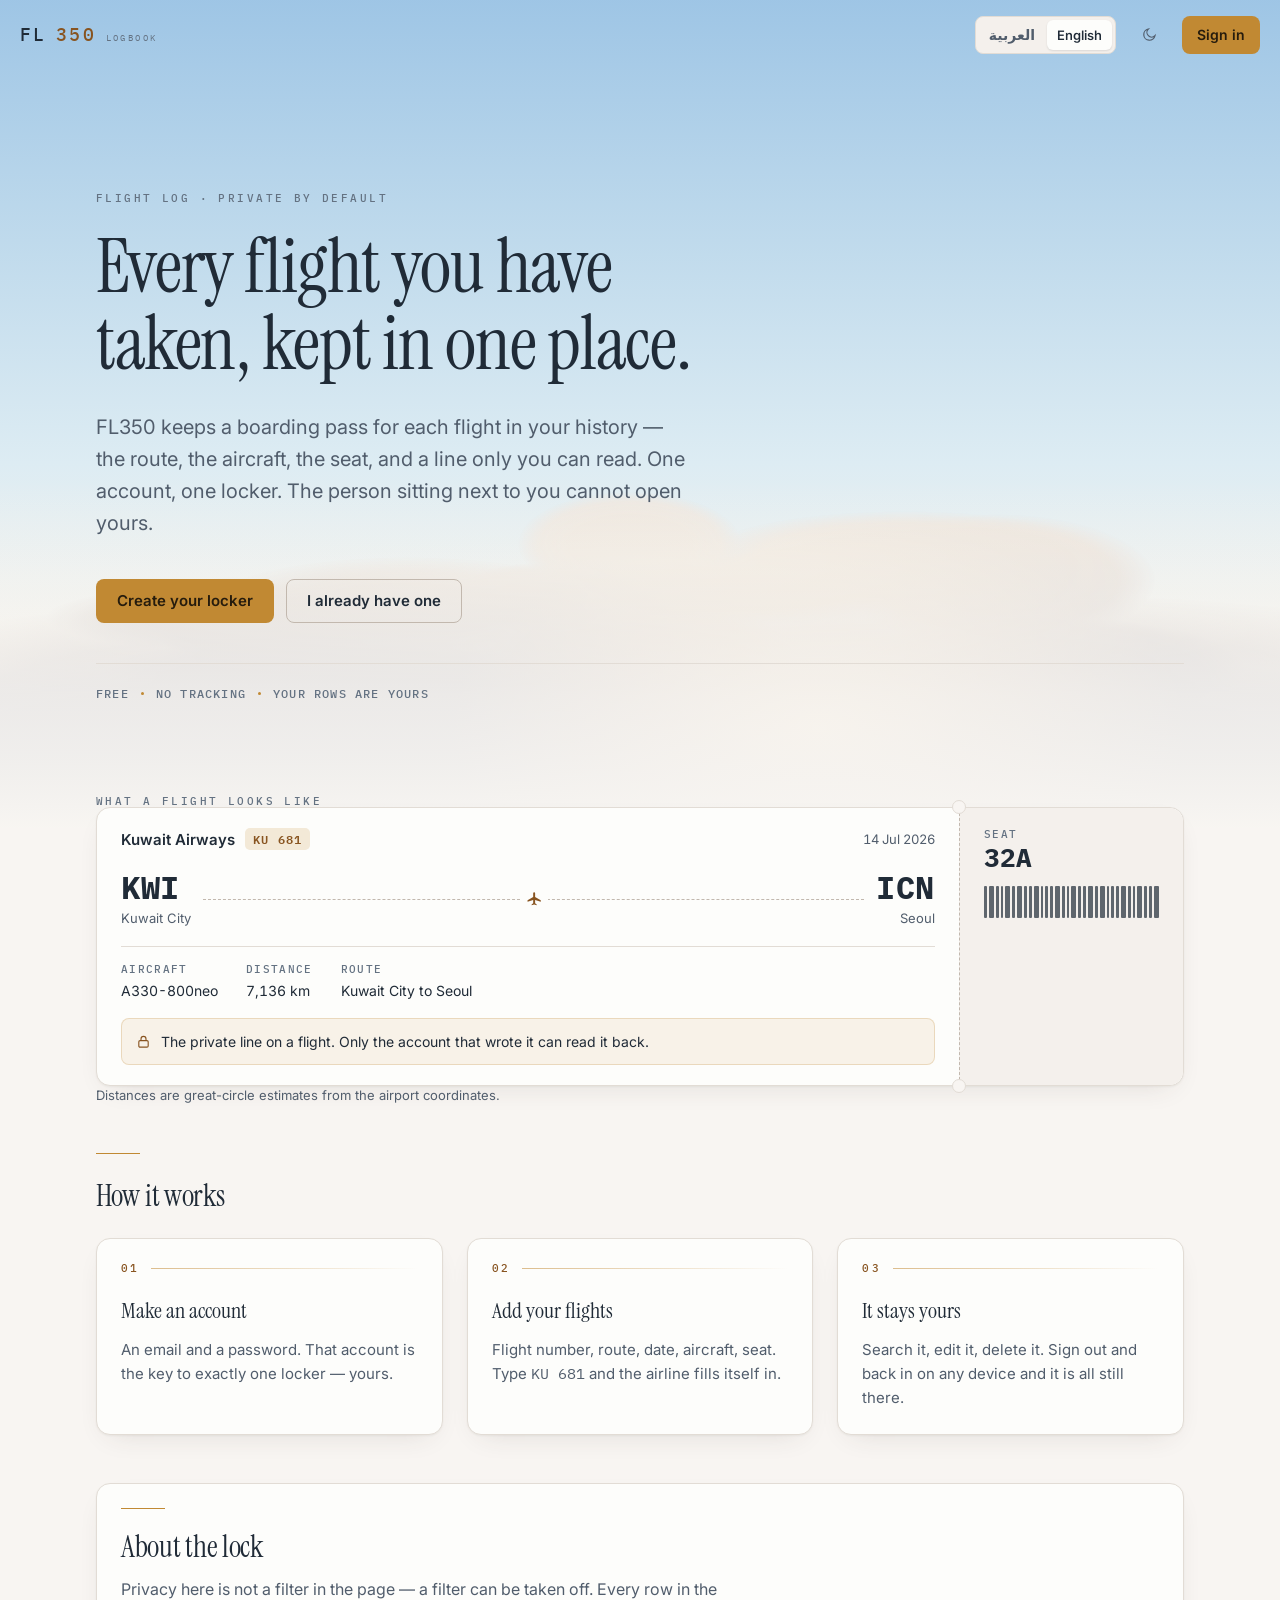
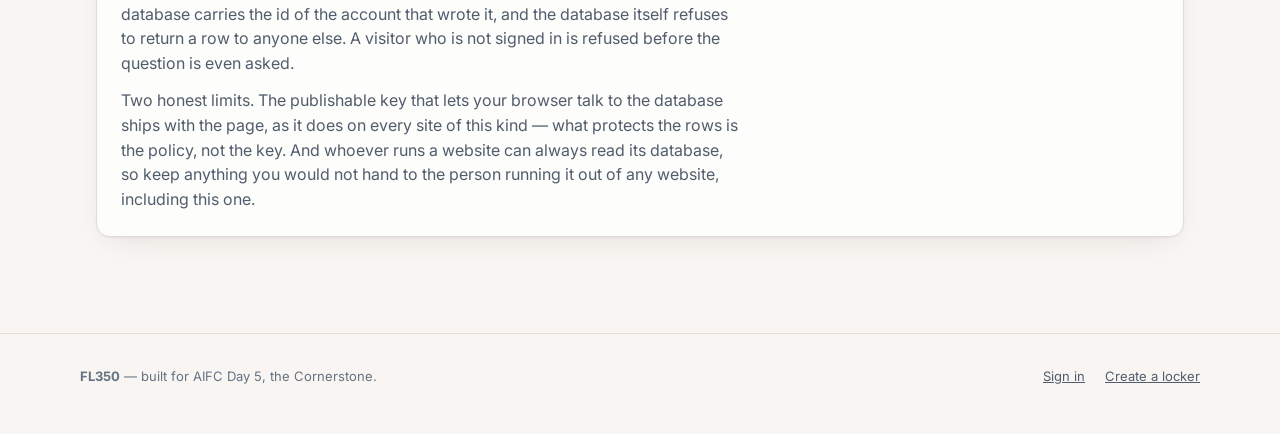
==== commit a2c33b94: "the audit's findings, the language it speaks, and a departure board Day six pointed four independent" ====
--- a/index.html
+++ b/index.html
@@ -3,8 +3,8 @@
 <head>
 <meta charset="utf-8">
 <meta name="viewport" content="width=device-width, initial-scale=1">
-<title>FL350 — a private logbook for every flight you have taken</title>
-<meta name="description" content="FL350 keeps a boarding pass for every flight you have taken. One account, one locker, and nobody else can open yours.">
+<title data-i18n="meta.home.title">FL350 — a private logbook for every flight you have taken</title>
+<meta name="description" data-i18n-attr="content:meta.home.description" content="FL350 keeps a boarding pass for every flight you have taken. One account, one locker, and nobody else can open yours.">
 <meta name="color-scheme" content="light dark">
 <meta name="theme-color" content="#0b1220">
 <link rel="icon" href="/assets/favicon.svg" type="image/svg+xml">
@@ -14,10 +14,14 @@
 <link rel="stylesheet" href="/assets/css/app.css">
 <link rel="stylesheet" href="/assets/css/sky.css">
 <link rel="stylesheet" href="/assets/css/rtl.css">
+<link rel="stylesheet" href="/assets/css/waiting.css">
 <script src="/assets/js/boot.js"></script>
+<script src="/assets/js/arrive.js"></script>
+<script src="/assets/js/strings.js"></script>
+<script src="/assets/js/i18n.js"></script>
 </head>
 <body>
-<a class="skip-link" href="#main">Skip to the content</a>
+<a class="skip-link" href="#main" data-i18n="app.skip">Skip to the content</a>
 
 <div class="sky" aria-hidden="true">
   <div class="sky-air"></div>
@@ -31,69 +35,69 @@
 </div>
 
 <header class="topbar">
-  <a class="wordmark" href="/">FL<span class="n">350</span> <small>logbook</small></a>
+  <a class="wordmark" href="/">FL<span class="n">350</span> <small data-i18n="app.brand.sub">logbook</small></a>
   <div class="topbar-spacer"></div>
-  <button type="button" class="btn btn-ghost" id="lang-toggle" hidden></button>
-  <button type="button" class="btn btn-ghost" id="theme-toggle" aria-pressed="false" title="Switch theme"></button>
-  <a class="btn btn-sm" href="/login">Sign in</a>
+  <button type="button" id="lang-toggle" hidden></button>
+  <button type="button" class="btn btn-ghost" id="theme-toggle" aria-pressed="false" title="Switch theme" data-i18n-attr="title:theme.switch"></button>
+  <a class="btn btn-sm" href="/login" data-i18n="nav.signin">Sign in</a>
 </header>
 
 <main id="main" class="page stack-l">
 
   <section class="hero">
-    <p class="eyebrow">Flight log · private by default</p>
-    <h1 class="display">Every flight you have taken, kept in one place.</h1>
-    <p class="hero-lede">
+    <p class="eyebrow" data-i18n="home.eyebrow">Flight log · private by default</p>
+    <h1 class="display" data-i18n="home.h1">Every flight you have taken, kept in one place.</h1>
+    <p class="hero-lede" data-i18n="home.lede">
       FL350 keeps a boarding pass for each flight in your history — the route, the
       aircraft, the seat, and a line only you can read. One account, one locker.
       The person sitting next to you cannot open yours.
     </p>
     <div class="hero-cta">
-      <a class="btn" href="/login?mode=signup">Create your locker</a>
-      <a class="btn btn-outline" href="/login">I already have one</a>
+      <a class="btn" href="/login?mode=signup" data-i18n="home.cta.create">Create your locker</a>
+      <a class="btn btn-outline" href="/login" data-i18n="home.cta.have">I already have one</a>
     </div>
     <p class="strip">
-      <span>Free</span><span class="dot"></span>
-      <span>No tracking</span><span class="dot"></span>
-      <span>Your rows are yours</span>
+      <span data-i18n="home.strip.free">Free</span><span class="dot"></span>
+      <span data-i18n="home.strip.tracking">No tracking</span><span class="dot"></span>
+      <span data-i18n="home.strip.yours">Your rows are yours</span>
     </p>
   </section>
 
   <section aria-labelledby="example-title">
-    <h2 class="eyebrow" id="example-title">What a flight looks like</h2>
+    <h2 class="eyebrow" id="example-title" data-i18n="home.example.title">What a flight looks like</h2>
     <ul class="passes demo-pass">
       <li class="pass">
         <div class="pass-main">
           <div class="pass-head">
-            <span class="pass-airline">Kuwait Airways</span>
-            <span class="pass-flightno">KU 681</span>
-            <span class="pass-date">14 Jul 2026</span>
+            <span class="pass-airline" data-i18n="home.demo.airline">Kuwait Airways</span>
+            <span class="pass-flightno" lang="en">KU 681</span>
+            <span class="pass-date" data-i18n="home.demo.date">14 Jul 2026</span>
           </div>
           <div class="route">
             <div class="route-end">
-              <div class="route-iata">KWI</div>
-              <div class="route-city">Kuwait City</div>
+              <div class="route-iata" lang="en">KWI</div>
+              <div class="route-city" data-i18n="home.demo.from">Kuwait City</div>
             </div>
             <div class="route-line" aria-hidden="true">
               <svg viewBox="0 0 24 24" fill="currentColor"><path d="M21 15.5v-1.7l-7.5-4.4V4.2a1.3 1.3 0 0 0-2.6 0v5.2L3.4 13.8v1.7l7.5-2.2v4.4l-2.1 1.5v1.2l3.4-1 3.4 1v-1.2l-2.1-1.5v-4.4l7.5 2.2Z"/></svg>
             </div>
             <div class="route-end to">
-              <div class="route-iata">ICN</div>
-              <div class="route-city">Seoul</div>
+              <div class="route-iata" lang="en">ICN</div>
+              <div class="route-city" data-i18n="home.demo.to">Seoul</div>
             </div>
           </div>
           <dl class="pass-facts">
-            <div class="fact"><dt>Aircraft</dt><dd>A330-800neo</dd></div>
-            <div class="fact"><dt>Distance</dt><dd>7,136 km</dd></div>
-            <div class="fact"><dt>Route</dt><dd>Kuwait City to Seoul</dd></div>
+            <div class="fact"><dt data-i18n="pass.fact.aircraft">Aircraft</dt><dd lang="en">A330-800neo</dd></div>
+            <div class="fact"><dt data-i18n="pass.fact.distance">Distance</dt><dd data-i18n="home.demo.distance">7,136 km</dd></div>
+            <div class="fact"><dt data-i18n="pass.fact.route">Route</dt><dd data-i18n="home.demo.route">Kuwait City to Seoul</dd></div>
           </dl>
           <div class="pass-note">
             <svg viewBox="0 0 24 24" fill="none" stroke="currentColor" stroke-width="1.8" aria-hidden="true"><rect x="4.5" y="10.5" width="15" height="10.5" rx="2"/><path d="M8 10.5V7.8a4 4 0 0 1 8 0v2.7"/></svg>
-            <p>The private line on a flight. Only the account that wrote it can read it back.</p>
+            <p data-i18n="home.demo.note">The private line on a flight. Only the account that wrote it can read it back.</p>
           </div>
         </div>
         <div class="pass-stub">
-          <dl class="stub-seat"><dt>Seat</dt><dd>32A</dd></dl>
+          <dl class="stub-seat"><dt data-i18n="pass.seat">Seat</dt><dd lang="en">32A</dd></dl>
           <div class="barcode" aria-hidden="true">
             <i></i><i class="b2"></i><i></i><i></i><i class="b2"></i><i></i><i class="b2"></i><i></i>
             <i></i><i class="b2"></i><i></i><i></i><i></i><i class="b2"></i><i></i><i></i>
@@ -103,41 +107,41 @@
         </div>
       </li>
     </ul>
-    <p class="caption">Distances are great-circle estimates from the airport coordinates.</p>
+    <p class="caption" data-i18n="home.caption.distance">Distances are great-circle estimates from the airport coordinates.</p>
   </section>
 
   <section aria-labelledby="how-title" class="stack">
     <hr class="rule">
-      <h2 class="heading" id="how-title">How it works</h2>
+      <h2 class="heading" id="how-title" data-i18n="home.how.title">How it works</h2>
     <div class="three">
       <div class="card card-pad">
         <p class="num">01</p>
-        <h3>Make an account</h3>
-        <p>An email and a password. That account is the key to exactly one locker — yours.</p>
+        <h3 data-i18n="home.how.1.h">Make an account</h3>
+        <p data-i18n="home.how.1.p">An email and a password. That account is the key to exactly one locker — yours.</p>
       </div>
       <div class="card card-pad">
         <p class="num">02</p>
-        <h3>Add your flights</h3>
-        <p>Flight number, route, date, aircraft, seat. Type <span class="mono">KU 681</span> and the airline fills itself in.</p>
+        <h3 data-i18n="home.how.2.h">Add your flights</h3>
+        <p data-i18n-html="home.how.2.p">Flight number, route, date, aircraft, seat. Type <span class="mono i18n-ltr" lang="en">KU 681</span> and the airline fills itself in.</p>
       </div>
       <div class="card card-pad">
         <p class="num">03</p>
-        <h3>It stays yours</h3>
-        <p>Search it, edit it, delete it. Sign out and back in on any device and it is all still there.</p>
+        <h3 data-i18n="home.how.3.h">It stays yours</h3>
+        <p data-i18n="home.how.3.p">Search it, edit it, delete it. Sign out and back in on any device and it is all still there.</p>
       </div>
     </div>
   </section>
 
   <section aria-labelledby="lock-title" class="card card-pad stack-s">
     <hr class="rule">
-    <h2 class="heading" id="lock-title">About the lock</h2>
-    <p class="prose">
+    <h2 class="heading" id="lock-title" data-i18n="home.lock.title">About the lock</h2>
+    <p class="prose" data-i18n="home.lock.p1">
       Privacy here is not a filter in the page — a filter can be taken off. Every
       row in the database carries the id of the account that wrote it, and the
       database itself refuses to return a row to anyone else. A visitor who is
       not signed in is refused before the question is even asked.
     </p>
-    <p class="prose">
+    <p class="prose" data-i18n="home.lock.p2">
       Two honest limits. The publishable key that lets your browser talk to the
       database ships with the page, as it does on every site of this kind — what
       protects the rows is the policy, not the key. And whoever runs a website
@@ -150,15 +154,14 @@
 
 <footer class="footer">
   <div class="footer-in">
-    <span><strong>FL350</strong> — built for AIFC Day 5, the Cornerstone.</span>
+    <span data-i18n-html="footer.built"><strong>FL350</strong> — built for AIFC Day 5, the Cornerstone.</span>
     <span class="topbar-spacer"></span>
-    <a href="/login">Sign in</a>
-    <a href="/login?mode=signup">Create a locker</a>
+    <a href="/login" data-i18n="nav.signin">Sign in</a>
+    <a href="/login?mode=signup" data-i18n="nav.create">Create a locker</a>
   </div>
 </footer>
 
-<script src="/assets/js/strings.js" defer></script>
-<script src="/assets/js/i18n.js" defer></script>
 <script src="/assets/js/ui.js" defer></script>
+<script src="/assets/js/waiting.js" defer></script>
 </body>
 </html>
--- a/assets/css/rtl.css
+++ b/assets/css/rtl.css
@@ -26,6 +26,12 @@
    The language switch — a two-state control, English and العربية
    ========================================================================== */
 
+/* The button carries no .btn class. It is a segmented control, not a button
+   with a label, so it draws its own box here — a .btn-ghost underneath would
+   also outrank the hover state below and swap the ground for a ghost wash on
+   hover, which is not what a segmented control does. Everything the bare
+   <button> needs is written out: the reset in app.css already gives it
+   font: inherit and the global :focus-visible ring. */
 .langswitch {
   display: inline-flex; align-items: center; gap: 2px;
   min-height: 38px; padding: 3px;
@@ -36,7 +42,10 @@
   cursor: pointer;
   transition: border-color .2s ease, background-color .2s ease;
 }
-.langswitch:hover { border-color: hsl(var(--border-strong)); }
+/* :not(:disabled) is the house form for a hover state, and the specificity it
+   buys keeps a class added to the markup later from taking the hover back */
+.langswitch:hover:not(:disabled) { border-color: hsl(var(--border-strong)); }
+.langswitch:disabled { opacity: .55; cursor: not-allowed; }
 
 .langswitch-face {
   display: inline-flex; align-items: center;
@@ -46,18 +55,32 @@
   white-space: nowrap;
   transition: background-color .2s ease, color .2s ease;
 }
-/* the raised face matches .tab in app.css, on purpose: it is the same idea */
+/* the raised face matches .tab in app.css, on purpose: it is the same idea.
+   the lift is mixed from --fg rather than written as a colour, so it moves
+   with the palette. in the light theme that is the same faint ink shadow
+   .tab draws; in the dark one it lands as a hairline of the off-white, where
+   .tab's baked-in navy would have disappeared into the panel anyway. */
 .langswitch-face[data-active="true"] {
   background: hsl(var(--panel));
   color: hsl(var(--fg));
-  box-shadow: 0 1px 2px hsl(222 47% 11% / 0.12);
-}
-.langswitch:hover .langswitch-face:not([data-active="true"]) { color: hsl(var(--fg)); }
+  box-shadow: 0 1px 2px hsl(var(--fg) / 0.12);
+}
+.langswitch:hover:not(:disabled) .langswitch-face:not([data-active="true"]) { color: hsl(var(--fg)); }
 
 /* Arabic letters join. Tracking them apart breaks the join, so the Arabic
    face is never letter-spaced, and is set a shade larger to match the
-   x-height of the Latin one. */
-.langswitch-face[lang="ar"] { letter-spacing: 0; font-size: .875rem; }
+   x-height of the Latin one.
+
+   It also has to ask for --sans by name. Font families are inherited already
+   resolved, so on an English page this span would otherwise be handed the
+   Latin stack its parents computed — Inter, which has no Arabic in it — and
+   "العربية" would drop to whatever the OS picked, at a different weight
+   beside the English face. Naming --sans here re-reads the value the
+   [lang="ar"] rule below sets on this very element. */
+.langswitch-face[lang="ar"] {
+  font-family: var(--sans);
+  letter-spacing: 0; font-size: .875rem;
+}
 
 /* On a 360px bar there is no room for two languages beside the theme switch
    and Sign out — especially not in Arabic, where the words are longer. Below
@@ -69,7 +92,7 @@
     border-color: transparent;
     background: transparent;
   }
-  .langswitch:hover { background: hsl(var(--fg) / 0.07); border-color: transparent; }
+  .langswitch:hover:not(:disabled) { background: hsl(var(--fg) / 0.07); border-color: transparent; }
   .langswitch-face { min-height: 38px; padding: 0 12px; }
   .langswitch-face[data-active="true"] { display: none; }
 }
@@ -85,9 +108,16 @@
    ========================================================================== */
 
 /* Same shape of stack as app.css, with the faces that actually carry Arabic
-   inserted. All of them are already on the reader's machine — the policy on
-   this site allows no font from anywhere else. */
-:root[lang="ar"] {
+   inserted. All of them are already on the reader's machine: the one web font
+   the pages fetch is the Latin set, and none of it has an Arabic glyph, so
+   Arabic is served by the system either way. Inter is dropped from the front
+   here on purpose — a page that mixed Inter for the Latin words with a system
+   face for the Arabic ones around them would read as two typefaces arguing.
+
+   Not :root. Any element carrying lang="ar" gets the stack, so an Arabic word
+   quoted inside an English page — the switch's own Arabic face, above — is
+   set in a face that can actually draw it. */
+[lang="ar"] {
   --sans: system-ui, -apple-system, "Segoe UI", "Noto Naskh Arabic", "Geeza Pro", "Dubai", Tahoma, Arial, sans-serif;
 }
 
--- a/assets/css/waiting.css
+++ b/assets/css/waiting.css
@@ -0,0 +1,178 @@
+/* ==========================================================================
+   FL350 — the wait.
+
+   Between one page and the next there is a moment. On most sites it is a
+   white flash. Here it is a departure board.
+
+   Three things happen at once: the wordmark holds still, a split-flap board
+   turns over to the name of where you are going, and an aeroplane runs the
+   arc underneath. The whole thing is built to be *shorter* than it looks —
+   the board settles in about half a second and the overlay leaves the moment
+   the page behind it is ready.
+
+   It never traps anybody. boot.js paints the ground before first paint and
+   also sets a timer to tear it down again whatever happens, so a failure in
+   this file costs you an animation, not the site.
+   ========================================================================== */
+
+/* --- the pre-paint ground, painted by boot.js before anything else ------ */
+
+html.arriving::before {
+  content: "";
+  position: fixed; inset: 0; z-index: 90;
+  background: hsl(var(--bg)) url("/assets/favicon.svg") center / 56px 56px no-repeat;
+}
+html.arriving body > *:not(.wait) { visibility: hidden; }
+
+/* --- the overlay -------------------------------------------------------- */
+
+.wait {
+  position: fixed; inset: 0; z-index: 95;
+  display: grid; place-items: center;
+  padding: 24px;
+  background: hsl(var(--bg));
+  opacity: 1;
+  transition: opacity 320ms var(--ease);
+}
+.wait[data-leaving="true"] { opacity: 0; pointer-events: none; }
+
+/* The same sky as the front page, held back so the board reads over it. It
+   carries the .sky class as well, because that is what positions its layers
+   and defines the cloud they are all masked by. */
+.wait-sky.sky { inset: 0; height: 100%; opacity: .5; }
+
+.wait-inner {
+  position: relative;
+  display: grid; justify-items: center; gap: 28px;
+  width: 100%; max-width: 520px;
+  text-align: center;
+}
+
+.wait-mark {
+  font: 500 1rem/1 var(--mono);
+  letter-spacing: .3em; text-indent: .3em;
+  color: hsl(var(--fg-faint));
+}
+.wait-mark span { color: hsl(var(--accent-text)); }
+
+/* --- the split-flap board ----------------------------------------------- */
+
+.wait-board {
+  display: flex; gap: 4px; flex-wrap: wrap; justify-content: center;
+  direction: ltr;
+}
+
+.flap {
+  position: relative;
+  width: 30px; height: 42px;
+  border-radius: 3px;
+  background: hsl(var(--panel-2));
+  border: 1px solid hsl(var(--border));
+  box-shadow: inset 0 -1px 0 hsl(var(--fg) / .05);
+  overflow: hidden;
+}
+/* the hairline every one of these boards has across its middle */
+.flap::after {
+  content: ""; position: absolute; left: 0; right: 0; top: 50%;
+  height: 1px; background: hsl(var(--bg) / .85);
+}
+.flap-face {
+  display: grid; place-items: center;
+  width: 100%; height: 100%;
+  font: 500 1.25rem/1 var(--mono);
+  color: hsl(var(--fg));
+  font-variant-numeric: tabular-nums;
+}
+.flap[data-space="true"] { background: transparent; border-color: transparent; box-shadow: none; }
+.flap[data-space="true"]::after { display: none; }
+
+/* the turn itself: the face drops a little and comes back, once per glyph */
+.flap[data-turning="true"] .flap-face { animation: flap-turn 62ms linear; }
+@keyframes flap-turn {
+  0%   { transform: translateY(0)     scaleY(1);   opacity: 1; }
+  49%  { transform: translateY(-42%)  scaleY(.02); opacity: .35; }
+  50%  { transform: translateY(42%)   scaleY(.02); opacity: .35; }
+  100% { transform: translateY(0)     scaleY(1);   opacity: 1; }
+}
+/* the cell that has just settled gets one beat of the accent behind it */
+.flap[data-settled="true"] { animation: flap-settle 520ms var(--ease); }
+@keyframes flap-settle {
+  0%   { border-color: hsl(var(--accent) / .85); }
+  100% { border-color: hsl(var(--border)); }
+}
+
+/* Arabic is cursive: letters joined in a word change shape, and one letter
+   per cell would spell nonsense. So an Arabic reader gets the line of type
+   instead of the board, and the same aeroplane underneath it. */
+.wait-word {
+  font-family: var(--serif);
+  font-size: clamp(1.75rem, 1.2rem + 2.4vw, 2.5rem);
+  line-height: 1.15; font-weight: 400;
+  color: hsl(var(--fg));
+}
+
+/* --- the arc ------------------------------------------------------------ */
+
+.wait-arc { width: min(320px, 76vw); }
+.wait-arc svg { width: 100%; height: auto; overflow: visible; }
+
+.wait-arc-line {
+  fill: none;
+  stroke: hsl(var(--border-strong));
+  stroke-width: 1;
+  stroke-dasharray: 3 5;
+  stroke-linecap: round;
+  vector-effect: non-scaling-stroke;
+}
+.wait-arc-run {
+  fill: none;
+  stroke: hsl(var(--accent));
+  stroke-width: 1.5;
+  stroke-linecap: round;
+  vector-effect: non-scaling-stroke;
+  stroke-dasharray: var(--arc-len) var(--arc-len);
+  stroke-dashoffset: var(--arc-len);
+  animation: arc-run 2.6s var(--ease) infinite;
+}
+@keyframes arc-run {
+  0%   { stroke-dashoffset: var(--arc-len); }
+  70%  { stroke-dashoffset: 0; }
+  100% { stroke-dashoffset: 0; opacity: 0; }
+}
+.wait-arc-dot { fill: hsl(var(--accent-text)); }
+.wait-arc-plane {
+  fill: hsl(var(--accent-text));
+  offset-path: var(--arc-path);
+  offset-rotate: auto;
+  animation: arc-fly 2.6s var(--ease) infinite;
+}
+@keyframes arc-fly {
+  0%   { offset-distance: 0%;   opacity: 0; }
+  8%   { opacity: 1; }
+  70%  { offset-distance: 100%; opacity: 1; }
+  100% { offset-distance: 100%; opacity: 0; }
+}
+
+/* --- the line that says what is happening ------------------------------- */
+
+.wait-status {
+  min-height: 1.4em;
+  font-size: .9375rem;
+  color: hsl(var(--fg-muted));
+}
+
+/* --- somebody asked for less movement ----------------------------------- */
+
+@media (prefers-reduced-motion: reduce) {
+  .flap[data-turning="true"] .flap-face,
+  .flap[data-settled="true"] { animation: none !important; }
+  .wait-arc-run { animation: none !important; stroke-dashoffset: 0; opacity: .5; }
+  .wait-arc-plane { animation: none !important; offset-distance: 62%; }
+}
+
+/* A browser without offset-path would leave the aeroplane parked at the
+   origin, which reads as broken rather than as still. Hide it and let the
+   arc carry the moment on its own. */
+@supports not (offset-path: path("M0,0 L1,1")) {
+  .wait-arc-plane { display: none; }
+}
